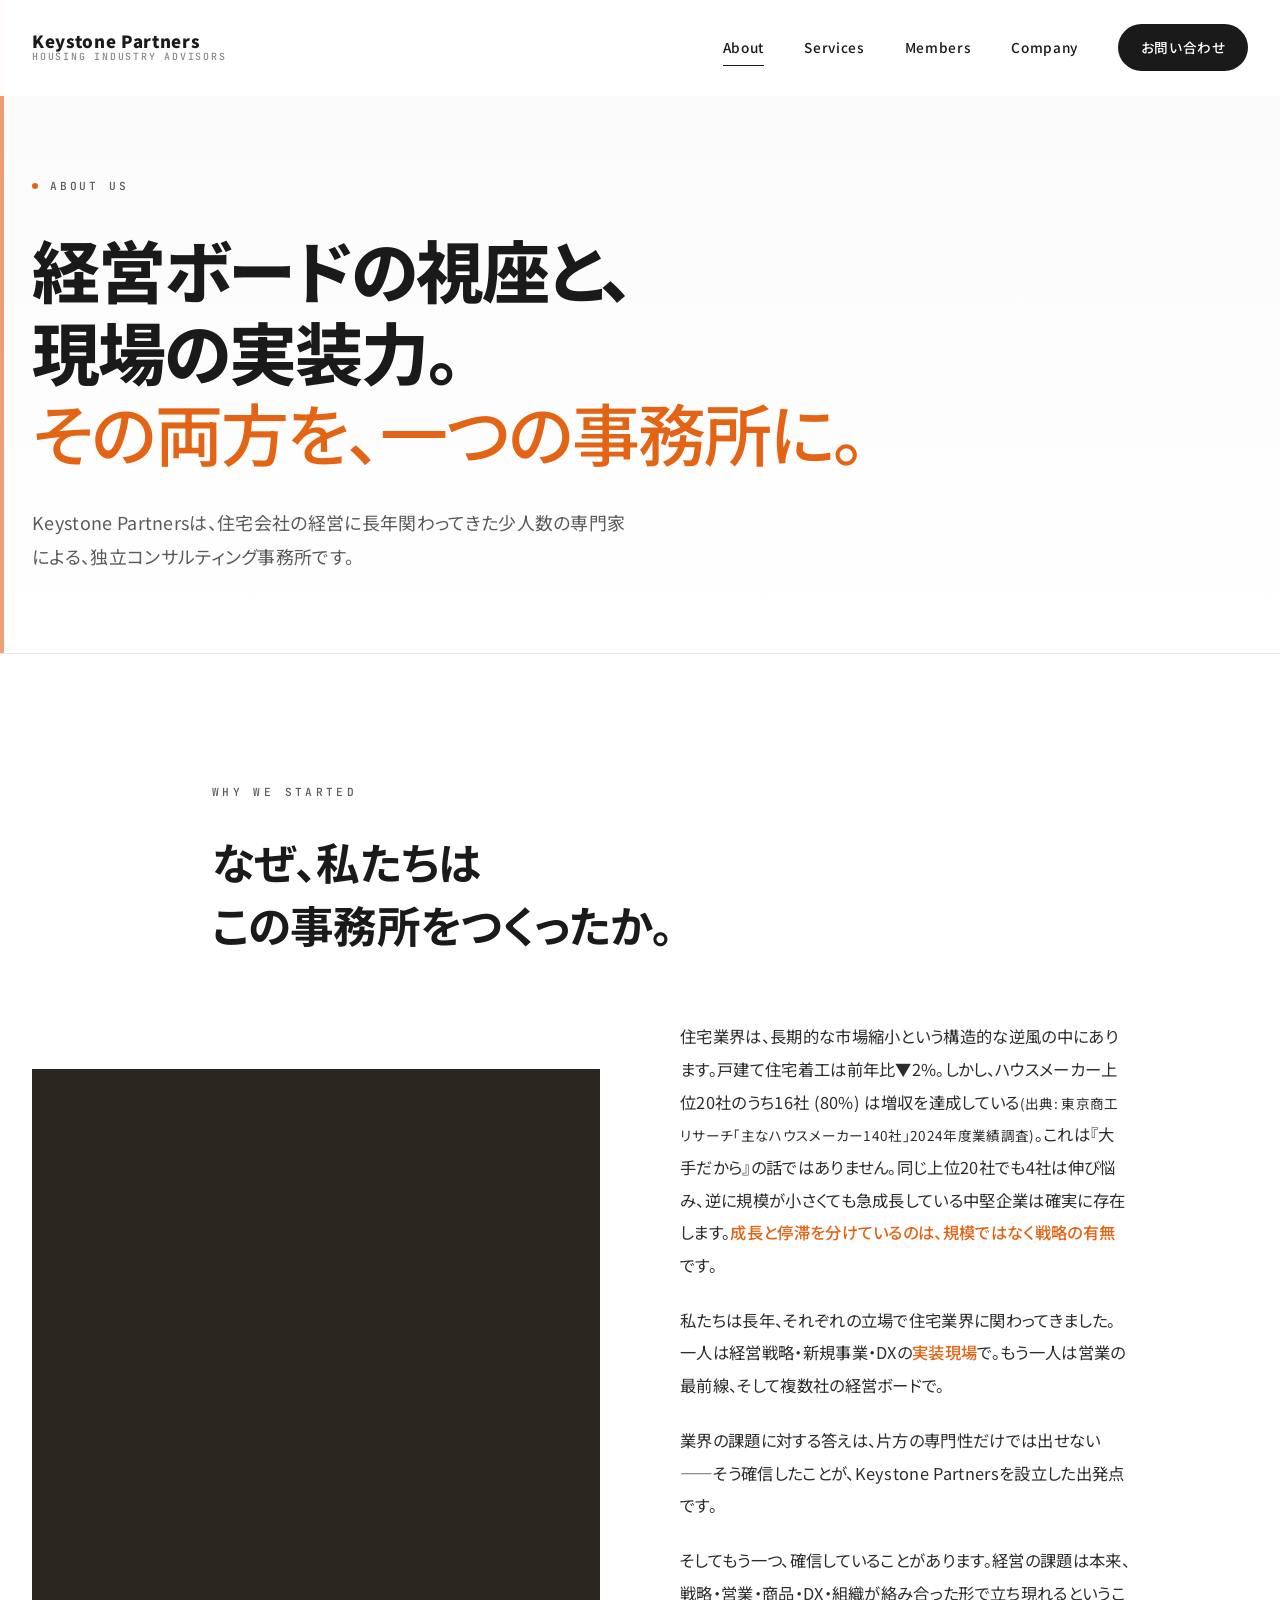
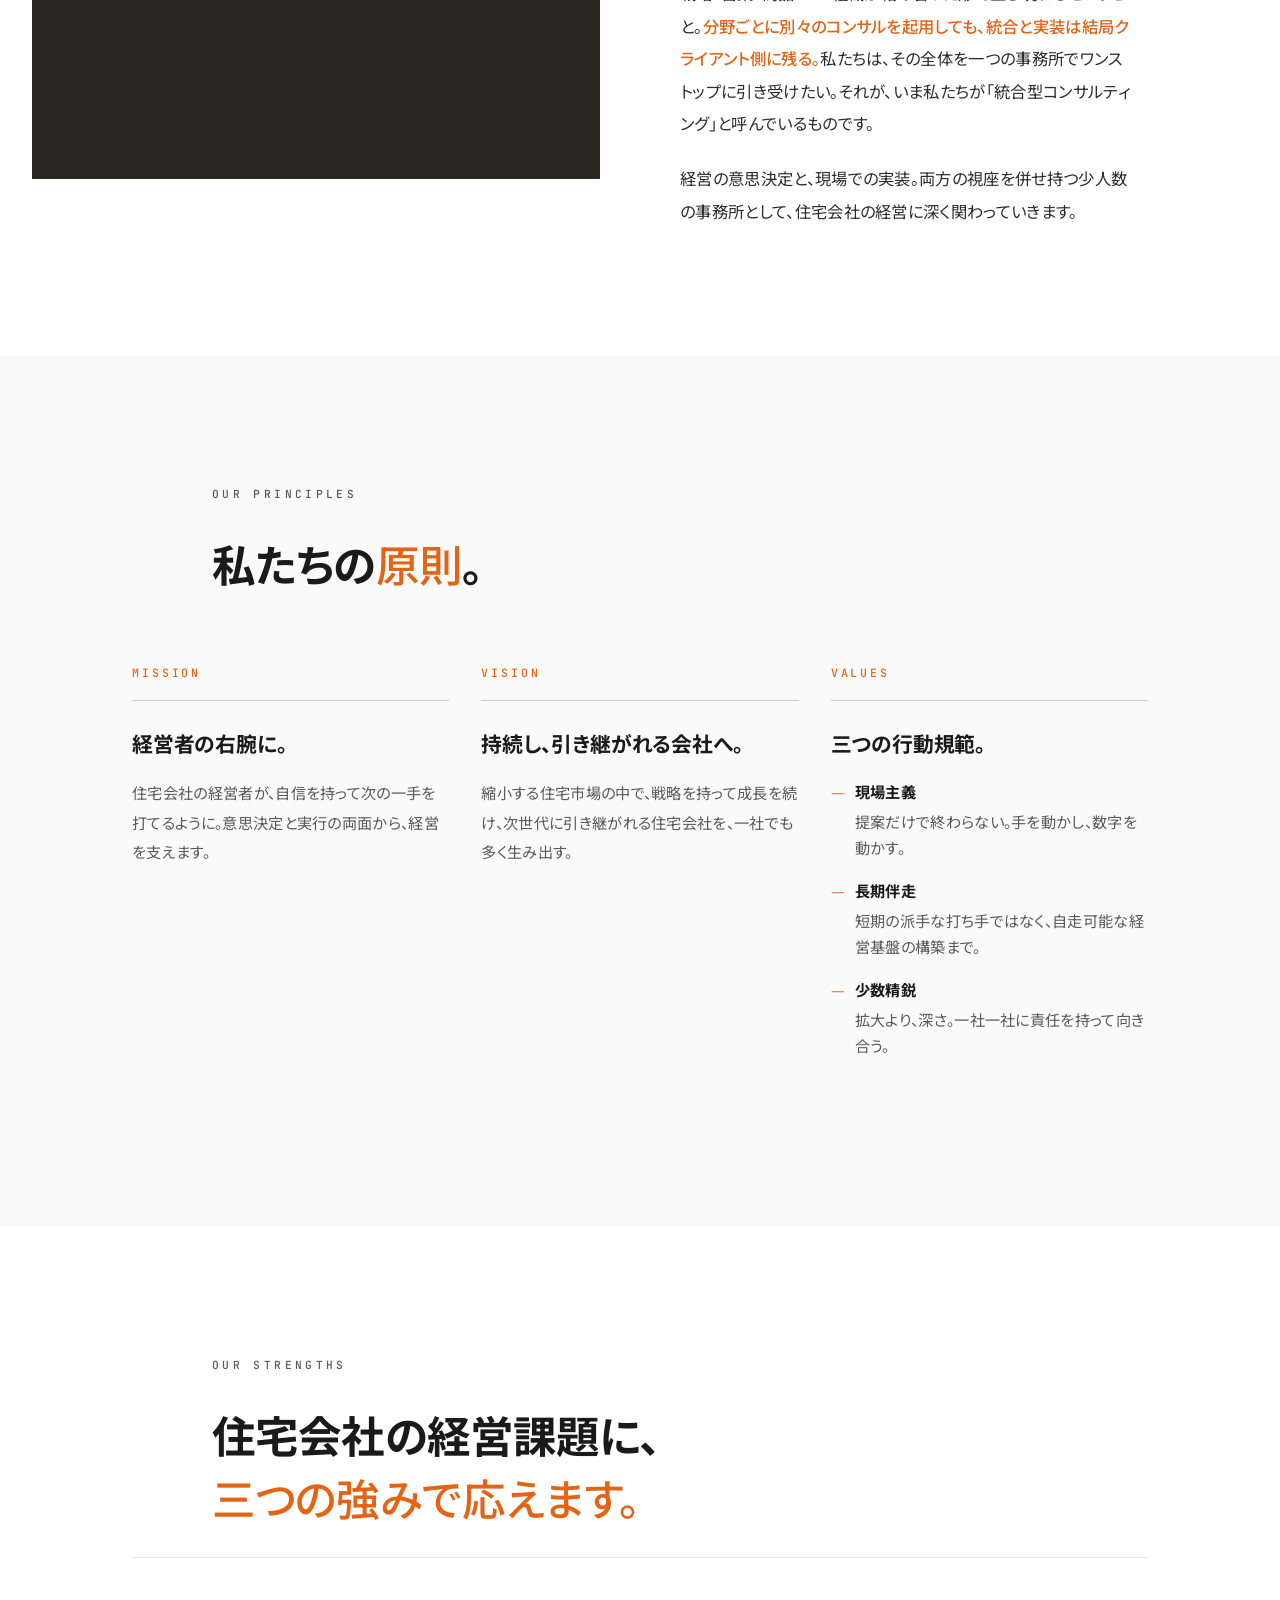
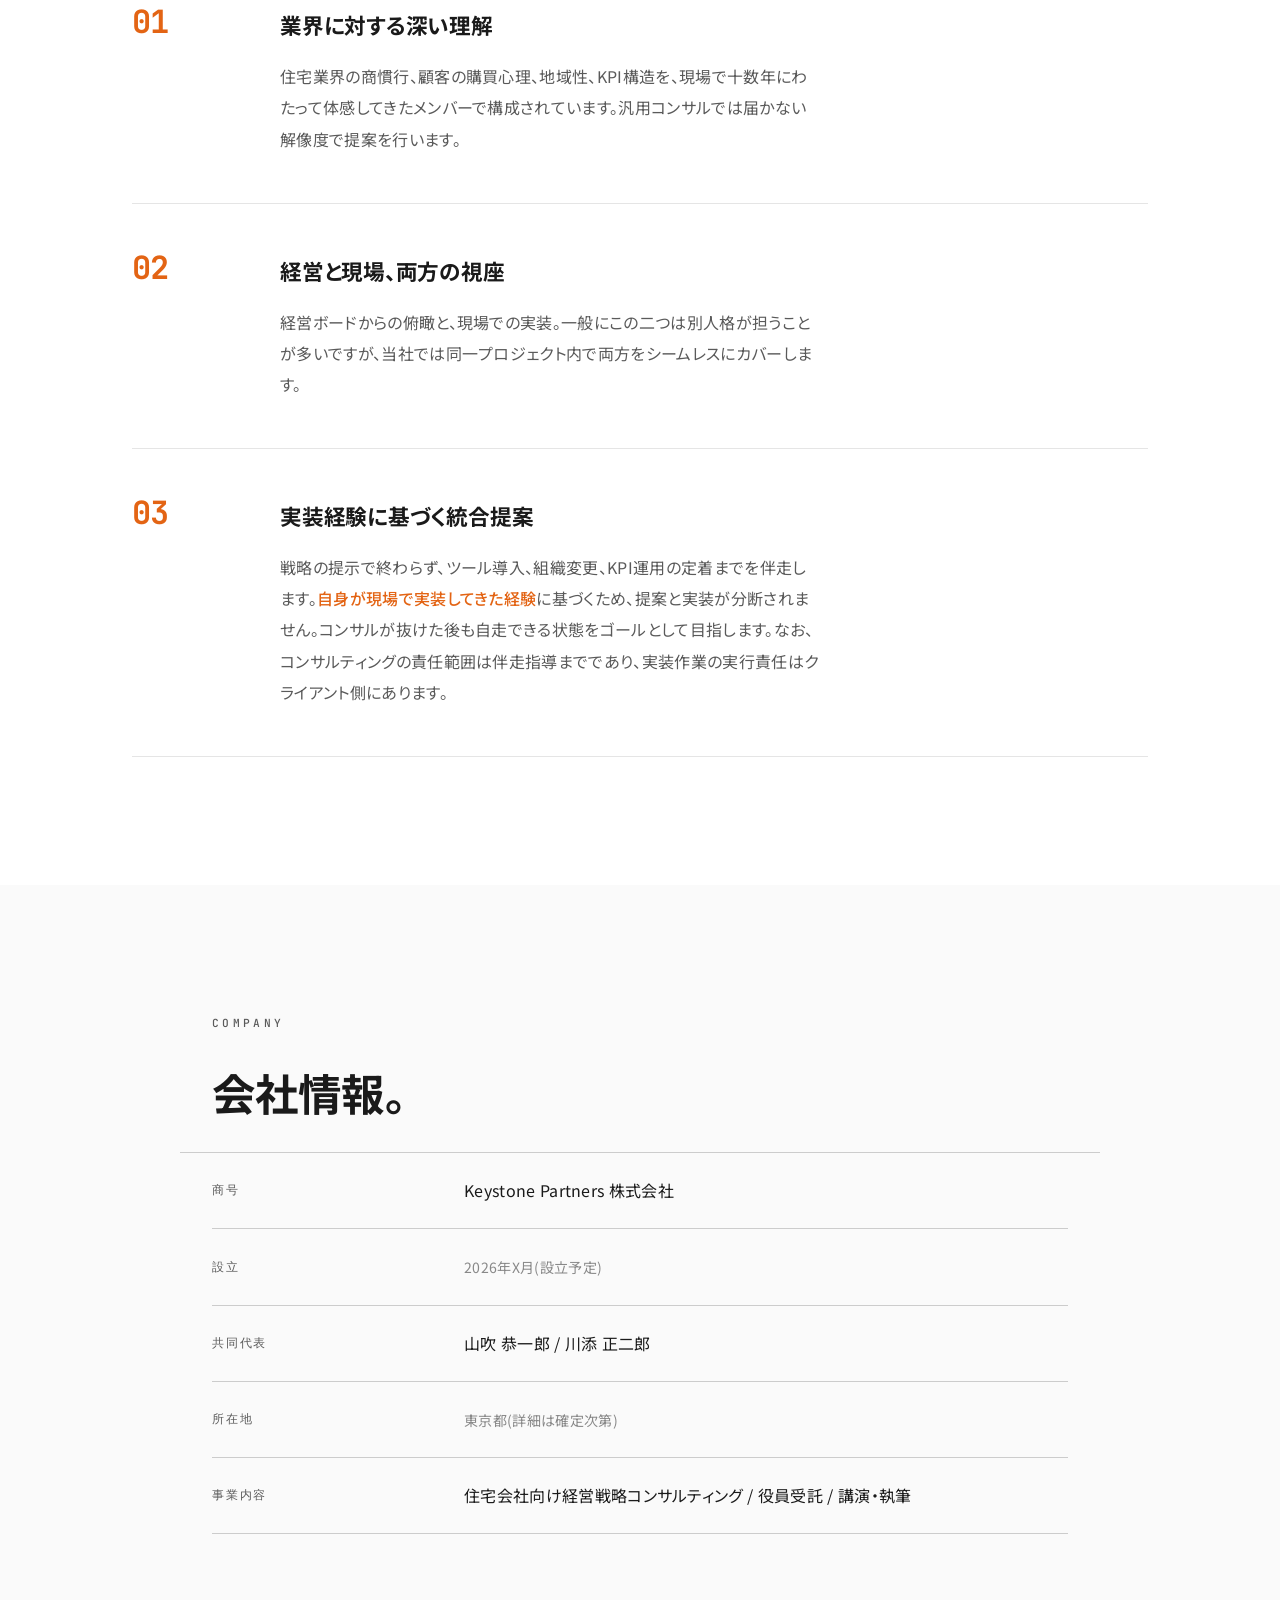
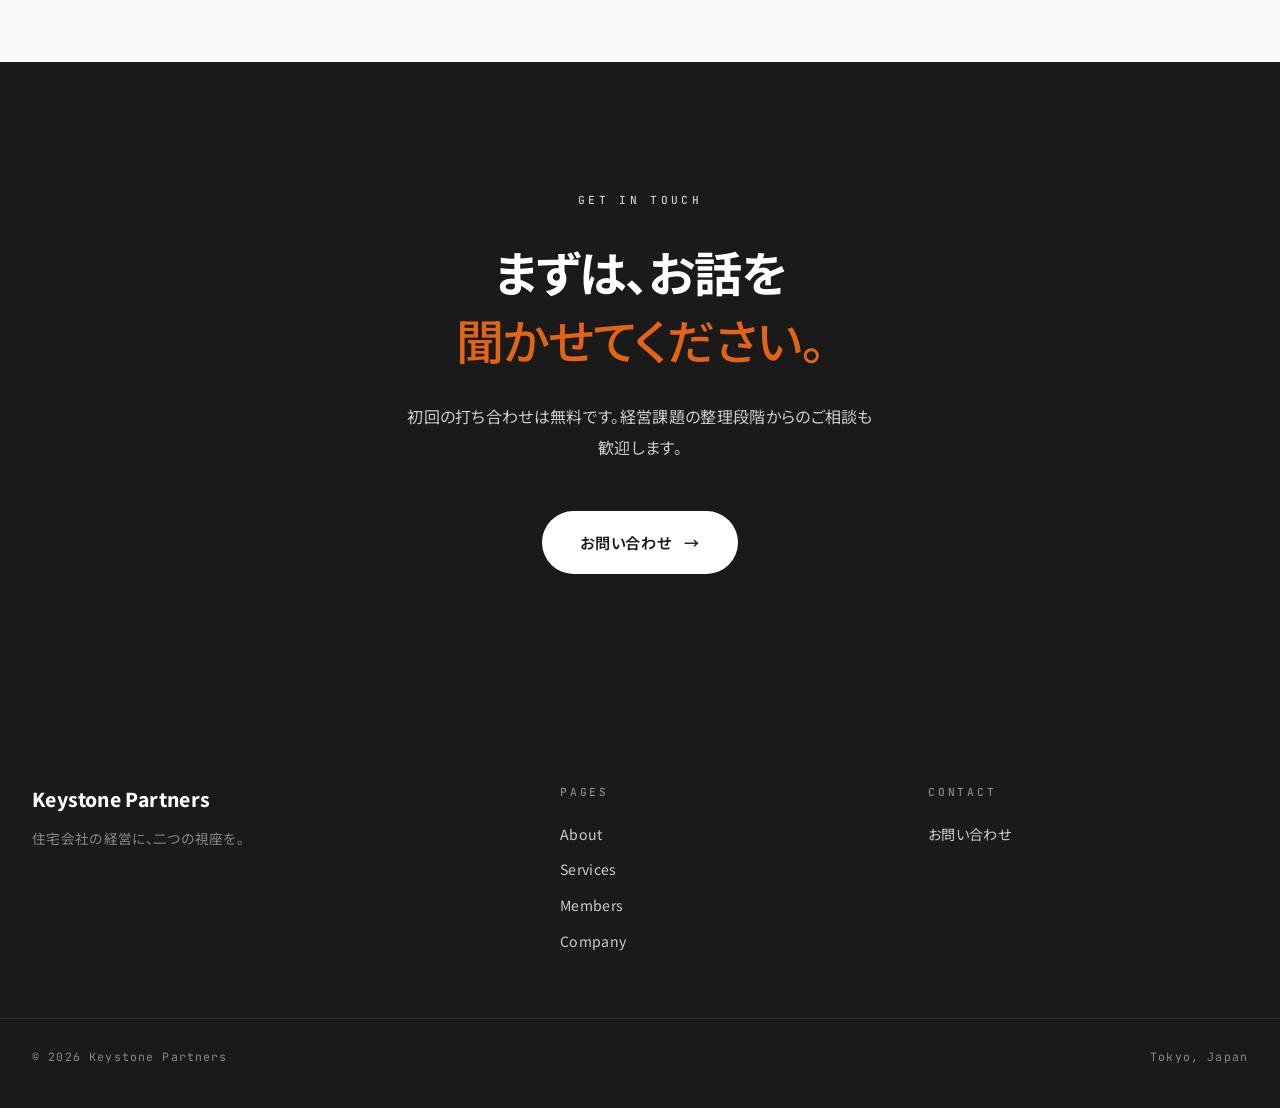
==== about.html @ 485a1abc "first version" ====
<!DOCTYPE html>
<html lang="ja">
<head>
<meta charset="UTF-8">
<meta name="viewport" content="width=device-width, initial-scale=1.0">
<title>About | Keystone Partners</title>
<meta name="description" content="Keystone Partnersについて。経営ボードの視座と、現場の実装力。その両方を一つの事務所に。設立背景、Mission/Vision/Values、私たちの強み。">
<link rel="preconnect" href="https://fonts.googleapis.com">
<link rel="preconnect" href="https://fonts.gstatic.com" crossorigin>
<link href="https://fonts.googleapis.com/css2?family=Noto+Sans+JP:wght@400;500;700;800;900&family=Instrument+Serif:ital@0;1&family=JetBrains+Mono:wght@400;500;700&display=swap" rel="stylesheet">
<link rel="stylesheet" href="style.css">
</head>
<body>

<nav class="nav">
  <div class="nav-inner">
    <a href="index.html" class="nav-logo" aria-label="Keystone Partners ホーム">
      <span class="nav-logo-mark">Keystone Partners</span>
      <span class="nav-logo-sub">Housing Industry Advisors</span>
    </a>
    <button class="nav-toggle" aria-label="メニューを開く" aria-expanded="false">
      <span></span><span></span><span></span>
    </button>
    <div class="nav-links">
      <a href="about.html" class="nav-current">About</a>
      <a href="services.html">Services</a>
      <a href="members.html">Members</a>
      <a href="company.html">Company</a>
      <a href="contact.html" class="nav-cta">お問い合わせ</a>
    </div>
  </div>
</nav>

<section class="page-head">
  <div class="page-head-inner">
    <div class="page-eyebrow reveal">
      <span class="dot"></span>
      <span>ABOUT US</span>
    </div>
    <h1 class="page-title reveal" style="--d:.15s">
      経営ボードの視座と、<br>
      現場の実装力。<br>
      <em>その両方を、一つの事務所に。</em>
    </h1>
    <p class="page-lead reveal" style="--d:.35s">
      Keystone Partnersは、住宅会社の経営に長年関わってきた少人数の専門家による、独立コンサルティング事務所です。
    </p>
  </div>
</section>

<!-- STORY: image + text split -->
<section class="about-story">
  <div class="container-narrow" style="margin-bottom: 4rem;">
    <div class="section-eyebrow reveal-on-scroll">WHY WE STARTED</div>
    <h2 class="section-headline reveal-on-scroll">
      なぜ、私たちは<br>
      この事務所をつくったか。
    </h2>
  </div>

  <div class="about-story-split">
    <div class="about-story-image reveal-on-scroll" style="background-image: url('images/about-story.png'); background-color: #2a2620;"></div>
    <div class="about-story-text reveal-on-scroll">
      <p>住宅業界は、長期的な市場縮小という構造的な逆風の中にあります。戸建て住宅着工は前年比▼2%。しかし、ハウスメーカー上位20社のうち16社 (80%) は増収を達成している<small>(出典: 東京商工リサーチ「主なハウスメーカー140社」2024年度業績調査)</small>。これは『大手だから』の話ではありません。同じ上位20社でも4社は伸び悩み、逆に規模が小さくても急成長している中堅企業は確実に存在します。<em>成長と停滞を分けているのは、規模ではなく戦略の有無</em>です。</p>
      <p>私たちは長年、それぞれの立場で住宅業界に関わってきました。一人は経営戦略・新規事業・DXの<em>実装現場</em>で。もう一人は営業の最前線、そして複数社の経営ボードで。</p>
      <p>業界の課題に対する答えは、片方の専門性だけでは出せない――そう確信したことが、Keystone Partnersを設立した出発点です。</p>
      <p>そしてもう一つ、確信していることがあります。経営の課題は本来、戦略・営業・商品・DX・組織が絡み合った形で立ち現れるということ。<em>分野ごとに別々のコンサルを起用しても、統合と実装は結局クライアント側に残る。</em>私たちは、その全体を一つの事務所でワンストップに引き受けたい。それが、いま私たちが「統合型コンサルティング」と呼んでいるものです。</p>
      <p>経営の意思決定と、現場での実装。両方の視座を併せ持つ少人数の事務所として、住宅会社の経営に深く関わっていきます。</p>
    </div>
  </div>
</section>

<!-- PRINCIPLES -->
<section class="principles">
  <div class="container-narrow">
    <div class="section-eyebrow reveal-on-scroll">OUR PRINCIPLES</div>
    <h2 class="section-headline reveal-on-scroll">
      私たちの<em>原則</em>。
    </h2>
  </div>

  <div class="principles-grid">
    <div class="principle reveal-on-scroll">
      <div class="principle-label">Mission</div>
      <h3 class="principle-title">経営者の右腕に。</h3>
      <p class="principle-body">
        住宅会社の経営者が、自信を持って次の一手を打てるように。意思決定と実行の両面から、経営を支えます。
      </p>
    </div>

    <div class="principle reveal-on-scroll">
      <div class="principle-label">Vision</div>
      <h3 class="principle-title">持続し、引き継がれる会社へ。</h3>
      <p class="principle-body">
        縮小する住宅市場の中で、戦略を持って成長を続け、次世代に引き継がれる住宅会社を、一社でも多く生み出す。
      </p>
    </div>

    <div class="principle reveal-on-scroll">
      <div class="principle-label">Values</div>
      <h3 class="principle-title">三つの行動規範。</h3>
      <ul class="principle-list">
        <li><strong>現場主義</strong>提案だけで終わらない。手を動かし、数字を動かす。</li>
        <li><strong>長期伴走</strong>短期の派手な打ち手ではなく、自走可能な経営基盤の構築まで。</li>
        <li><strong>少数精鋭</strong>拡大より、深さ。一社一社に責任を持って向き合う。</li>
      </ul>
    </div>
  </div>
</section>

<!-- STRENGTHS -->
<section class="strengths">
  <div class="container-narrow">
    <div class="section-eyebrow reveal-on-scroll">OUR STRENGTHS</div>
    <h2 class="section-headline reveal-on-scroll">
      住宅会社の経営課題に、<br>
      <em>三つの強みで応えます。</em>
    </h2>
  </div>

  <div class="strengths-list">
    <article class="strength-item reveal-on-scroll">
      <div class="strength-num">01</div>
      <div>
        <h3 class="strength-title">業界に対する深い理解</h3>
        <p class="strength-desc">
          住宅業界の商慣行、顧客の購買心理、地域性、KPI構造を、現場で十数年にわたって体感してきたメンバーで構成されています。汎用コンサルでは届かない解像度で提案を行います。
        </p>
      </div>
    </article>

    <article class="strength-item reveal-on-scroll">
      <div class="strength-num">02</div>
      <div>
        <h3 class="strength-title">経営と現場、両方の視座</h3>
        <p class="strength-desc">
          経営ボードからの俯瞰と、現場での実装。一般にこの二つは別人格が担うことが多いですが、当社では同一プロジェクト内で両方をシームレスにカバーします。
        </p>
      </div>
    </article>

    <article class="strength-item reveal-on-scroll">
      <div class="strength-num">03</div>
      <div>
        <h3 class="strength-title">実装経験に基づく統合提案</h3>
        <p class="strength-desc">
          戦略の提示で終わらず、ツール導入、組織変更、KPI運用の定着までを伴走します。<em>自身が現場で実装してきた経験</em>に基づくため、提案と実装が分断されません。コンサルが抜けた後も自走できる状態をゴールとして目指します。なお、コンサルティングの責任範囲は伴走指導までであり、実装作業の実行責任はクライアント側にあります。
        </p>
      </div>
    </article>
  </div>
</section>

<!-- COMPANY SUMMARY -->
<section class="company-info">
  <div class="container-narrow">
    <div class="section-eyebrow reveal-on-scroll">COMPANY</div>
    <h2 class="section-headline reveal-on-scroll">
      会社情報。
    </h2>
  </div>

  <div class="info-table reveal-on-scroll">
    <div class="info-row">
      <div class="info-label">商号</div>
      <div class="info-value">Keystone Partners 株式会社</div>
    </div>
    <div class="info-row">
      <div class="info-label">設立</div>
      <div class="info-value"><span class="placeholder">2026年X月(設立予定)</span></div>
    </div>
    <div class="info-row">
      <div class="info-label">共同代表</div>
      <div class="info-value">山吹 恭一郎 / 川添 正二郎</div>
    </div>
    <div class="info-row">
      <div class="info-label">所在地</div>
      <div class="info-value"><span class="placeholder">東京都(詳細は確定次第)</span></div>
    </div>
    <div class="info-row">
      <div class="info-label">事業内容</div>
      <div class="info-value">住宅会社向け経営戦略コンサルティング / 役員受託 / 講演・執筆</div>
    </div>
  </div>
</section>

<!-- CTA -->
<section class="cta">
  <div class="cta-image" style="background-image: url('images/cta-bg.jpg');"></div>
  <div class="container-narrow">
    <div class="section-eyebrow reveal-on-scroll">GET IN TOUCH</div>
    <h2 class="cta-headline reveal-on-scroll">
      まずは、お話を<br>
      <em>聞かせてください。</em>
    </h2>
    <p class="cta-lead reveal-on-scroll">
      初回の打ち合わせは無料です。経営課題の整理段階からのご相談も歓迎します。
    </p>
    <div class="reveal-on-scroll">
      <a href="contact.html" class="cta-button">
        <span>お問い合わせ</span>
        <span class="arrow">→</span>
      </a>
    </div>
  </div>
</section>

<footer class="footer">
  <div class="footer-inner">
    <div class="footer-brand">
      <p class="footer-brand-name">Keystone Partners</p>
      <p class="footer-brand-tag">住宅会社の経営に、二つの視座を。</p>
    </div>
    <div>
      <p class="footer-col-title">Pages</p>
      <div class="footer-links">
        <a href="about.html">About</a>
        <a href="services.html">Services</a>
        <a href="members.html">Members</a>
        <a href="company.html">Company</a>
      </div>
    </div>
    <div>
      <p class="footer-col-title">Contact</p>
      <div class="footer-links">
        <a href="contact.html">お問い合わせ</a>
      </div>
    </div>
  </div>
  <div class="footer-bottom">
    <span>© 2026 Keystone Partners</span>
    <span>Tokyo, Japan</span>
  </div>
</footer>

<script src="script.js"></script>
</body>
</html>
---- style.css ----
/* ============================================
   Keystone Partners — Corporate Website
   Design tokens inherit personal site (細谷 / 川添)
   Tone: restrained, corporate, refined
   ============================================ */

*, *::before, *::after {
  box-sizing: border-box;
  margin: 0;
  padding: 0;
}

:root {
  /* Colors — inherit from personal site */
  --black: #0A0A0A;
  --black-soft: #1A1A1A;
  --gray-900: #2D2D2D;
  --gray-700: #5A5A5A;
  --gray-500: #888888;
  --gray-300: #CCCCCC;
  --gray-200: #E5E5E5;
  --gray-100: #F2F2F2;
  --gray-50: #FAFAFA;
  --white: #FFFFFF;
  --accent: #E36414;
  --accent-pale: #FCE8D9;
  --ink: #1A1A1A;

  /* Typography */
  --font-display: "Noto Sans JP", "Hiragino Sans", "Yu Gothic", sans-serif;
  --font-serif: "Hiragino Mincho ProN", "Yu Mincho", "MS Mincho", "Instrument Serif", serif;
  --font-mono: "JetBrains Mono", "SF Mono", monospace;

  /* Spacing scale (more generous than personal site) */
  --space-xs: 0.5rem;
  --space-sm: 1rem;
  --space-md: 2rem;
  --space-lg: 4rem;
  --space-xl: 8rem;
  --space-2xl: 12rem;
}

html {
  scroll-behavior: smooth;
  -webkit-text-size-adjust: 100%;
}

body {
  font-family: var(--font-display);
  font-weight: 400;
  color: var(--ink);
  background: var(--white);
  line-height: 1.8;
  font-feature-settings: "palt" 1;
  letter-spacing: 0.02em;
  overflow-x: hidden;
}

a {
  color: inherit;
  text-decoration: none;
  transition: opacity 0.2s ease;
}

a:hover {
  opacity: 0.55;
}

/* Emphasis: keep surrounding sans-serif font, accent color + slightly bolder
   Japanese-friendly (no italic, no Mincho serif) */
em {
  font-style: normal;
  font-family: inherit;
  font-weight: 500;
  color: var(--accent);
  font-feature-settings: "palt" 1;
}

/* ============================================
   LAYOUT UTILITIES
   ============================================ */
.container {
  max-width: 1280px;
  margin: 0 auto;
  padding: 0 2rem;
}

.container-narrow {
  max-width: 920px;
  margin: 0 auto;
  padding: 0 2rem;
}

@media (max-width: 768px) {
  .container, .container-narrow {
    padding: 0 1.5rem;
  }
}

/* ============================================
   NAVIGATION
   ============================================ */
.nav {
  position: fixed;
  top: 0;
  left: 0;
  right: 0;
  z-index: 1000;
  background: rgba(255, 255, 255, 0.94);
  backdrop-filter: blur(20px);
  -webkit-backdrop-filter: blur(20px);
  border-bottom: 1px solid transparent;
  transition: border-color 0.3s ease;
}

.nav.scrolled {
  border-bottom-color: var(--gray-200);
}

.nav-inner {
  max-width: 1400px;
  margin: 0 auto;
  padding: 1.5rem 2rem;
  display: flex;
  align-items: center;
  justify-content: space-between;
}

.nav-logo {
  display: flex;
  flex-direction: column;
  gap: 0.1rem;
  line-height: 1.1;
}

.nav-logo-mark {
  font-weight: 900;
  font-size: 1.05rem;
  letter-spacing: 0.04em;
}

.nav-logo-sub {
  font-family: var(--font-mono);
  font-size: 0.62rem;
  font-weight: 500;
  letter-spacing: 0.18em;
  color: var(--gray-500);
  text-transform: uppercase;
}

.nav-links {
  display: flex;
  align-items: center;
  gap: 2.5rem;
}

.nav-links a {
  font-size: 0.85rem;
  font-weight: 500;
  letter-spacing: 0.05em;
  position: relative;
}

.nav-links a:not(.nav-cta).nav-current::after {
  content: "";
  position: absolute;
  bottom: -6px;
  left: 0;
  right: 0;
  height: 1px;
  background: var(--ink);
}

.nav-cta {
  background: var(--ink);
  color: var(--white) !important;
  padding: 0.7rem 1.4rem;
  border-radius: 999px;
  font-weight: 600;
  font-size: 0.8rem;
  transition: all 0.2s ease !important;
}

.nav-cta:hover {
  background: var(--accent);
  opacity: 1 !important;
}

.nav-toggle {
  display: none;
  background: none;
  border: none;
  cursor: pointer;
  padding: 0.5rem;
  flex-direction: column;
  gap: 5px;
}

.nav-toggle span {
  display: block;
  width: 22px;
  height: 1.5px;
  background: var(--ink);
  transition: transform 0.3s ease, opacity 0.3s ease;
}

.nav-toggle.is-open span:nth-child(1) { transform: translateY(6.5px) rotate(45deg); }
.nav-toggle.is-open span:nth-child(2) { opacity: 0; }
.nav-toggle.is-open span:nth-child(3) { transform: translateY(-6.5px) rotate(-45deg); }

@media (max-width: 880px) {
  .nav-toggle { display: flex; }
  .nav-links {
    position: fixed;
    inset: 70px 0 0 0;
    background: rgba(255, 255, 255, 0.98);
    backdrop-filter: blur(20px);
    flex-direction: column;
    align-items: flex-start;
    gap: 2rem;
    padding: 3rem 2rem;
    transform: translateX(100%);
    transition: transform 0.3s ease;
  }
  .nav-links.is-open { transform: translateX(0); }
  .nav-links a { font-size: 1.05rem; }
  .nav-cta { padding: 0.9rem 1.6rem; }
}

/* ============================================
   PAGE HEAD (sub-pages hero)
   ============================================ */
.page-head {
  padding: 11rem 0 5rem;
  border-bottom: 1px solid var(--gray-200);
  background: linear-gradient(to bottom, var(--gray-50), var(--white));
}

.page-head-inner {
  max-width: 1280px;
  margin: 0 auto;
  padding: 0 2rem;
}

.page-eyebrow {
  display: flex;
  align-items: center;
  gap: 0.75rem;
  font-family: var(--font-mono);
  font-size: 0.7rem;
  font-weight: 500;
  letter-spacing: 0.25em;
  color: var(--gray-700);
  margin-bottom: 2rem;
  text-transform: uppercase;
}

.page-eyebrow .dot {
  width: 6px;
  height: 6px;
  border-radius: 50%;
  background: var(--accent);
}

.page-title {
  font-size: clamp(2rem, 5.5vw, 4.25rem);
  font-weight: 800;
  line-height: 1.2;
  letter-spacing: -0.03em;
  color: var(--ink);
  margin-bottom: 2rem;
  max-width: 22ch;
}

.page-lead {
  font-size: clamp(1rem, 1.4vw, 1.2rem);
  font-weight: 400;
  line-height: 1.9;
  color: var(--gray-700);
  max-width: 60ch;
}

@media (max-width: 768px) {
  .page-head { padding: 8.5rem 0 3.5rem; }
}

/* ============================================
   HERO v2 — full-bleed image background
   ============================================ */
.hero {
  min-height: 100vh;
  position: relative;
  display: flex;
  align-items: flex-end;
  padding: 0;
  overflow: hidden;
  background: var(--ink);
}

.hero-image {
  position: absolute;
  inset: 0;
  background-image: url('images/hero.jpg');
  background-size: cover;
  background-position: center right;
  z-index: 0;
}

/* Gradient overlay for text legibility */
.hero-image::after {
  content: "";
  position: absolute;
  inset: 0;
  background:
    linear-gradient(
      to right,
      rgba(10, 10, 10, 0.78) 0%,
      rgba(10, 10, 10, 0.5) 38%,
      rgba(10, 10, 10, 0.18) 65%,
      rgba(10, 10, 10, 0.05) 100%
    ),
    linear-gradient(
      to bottom,
      rgba(10, 10, 10, 0.35) 0%,
      rgba(10, 10, 10, 0.1) 25%,
      rgba(10, 10, 10, 0.1) 70%,
      rgba(10, 10, 10, 0.55) 100%
    );
}

.hero-content {
  position: relative;
  z-index: 1;
  width: 100%;
  max-width: 1400px;
  margin: 0 auto;
  padding: 0 3rem 5.5rem;
  color: var(--white);
}

.hero-eyebrow {
  display: flex;
  align-items: center;
  gap: 0.75rem;
  font-family: var(--font-mono);
  font-size: 0.72rem;
  font-weight: 500;
  letter-spacing: 0.3em;
  color: rgba(255, 255, 255, 0.78);
  margin-bottom: 2.5rem;
  text-transform: uppercase;
}

.hero-eyebrow .dot {
  width: 7px;
  height: 7px;
  border-radius: 50%;
  background: var(--accent);
  animation: pulse 2.4s ease-in-out infinite;
  box-shadow: 0 0 0 4px rgba(227, 100, 20, 0.15);
}

@keyframes pulse {
  0%, 100% { opacity: 1; transform: scale(1); }
  50% { opacity: 0.5; transform: scale(0.85); }
}

.hero-headline {
  font-size: clamp(2.5rem, 6.5vw, 6rem);
  font-weight: 800;
  line-height: 1.18;
  letter-spacing: -0.035em;
  margin-bottom: 2.5rem;
  color: var(--white);
  max-width: 18ch;
  text-shadow: 0 2px 30px rgba(0, 0, 0, 0.35);
}

.hero-headline span {
  display: block;
}

.hero-headline em {
  color: var(--accent);
}

.hero-sub {
  font-size: clamp(1rem, 1.45vw, 1.3rem);
  font-weight: 400;
  line-height: 1.9;
  color: rgba(255, 255, 255, 0.92);
  margin-bottom: 3rem;
  max-width: 520px;
  text-shadow: 0 1px 20px rgba(0, 0, 0, 0.4);
}

/* Hero内のem は暗い背景上で見やすいオレンジアクセントに */
.hero-sub em,
.hero-headline em {
  color: var(--accent);
  text-shadow: 0 1px 20px rgba(0, 0, 0, 0.4);
}

.hero-meta {
  display: inline-block;
  font-size: 0.72rem;
  font-family: var(--font-mono);
  letter-spacing: 0.18em;
  color: rgba(255, 255, 255, 0.7);
  text-transform: uppercase;
  padding-top: 1rem;
  border-top: 1px solid rgba(255, 255, 255, 0.2);
}

@media (max-width: 768px) {
  .hero { min-height: 88vh; }
  .hero-content { padding: 0 1.5rem 4rem; }
  .hero-image::after {
    background:
      linear-gradient(
        to bottom,
        rgba(10, 10, 10, 0.55) 0%,
        rgba(10, 10, 10, 0.35) 35%,
        rgba(10, 10, 10, 0.65) 100%
      );
  }
}

/* ============================================
   SECTION FRAME (generic)
   ============================================ */
section {
  padding: 8rem 0;
}

.section-eyebrow {
  font-family: var(--font-mono);
  font-size: 0.7rem;
  font-weight: 500;
  letter-spacing: 0.3em;
  color: var(--gray-700);
  margin-bottom: 1.75rem;
  text-transform: uppercase;
}

.section-headline {
  font-size: clamp(1.65rem, 3.4vw, 2.85rem);
  font-weight: 700;
  line-height: 1.45;
  letter-spacing: -0.02em;
  color: var(--ink);
  margin-bottom: 1.75rem;
  max-width: 22ch;
}

.section-lead {
  font-size: clamp(0.95rem, 1.2vw, 1.1rem);
  line-height: 1.95;
  color: var(--gray-700);
  max-width: 60ch;
  margin-bottom: 5rem;
}

@media (max-width: 768px) {
  section { padding: 5rem 0; }
}

/* ============================================
   WHAT WE DO (Home Section 1) — 3 cards
   ============================================ */
.do {
  background: var(--white);
}

.do-grid {
  display: grid;
  grid-template-columns: repeat(3, 1fr);
  gap: 2rem;
  max-width: 1280px;
  margin: 0 auto;
  padding: 0 2rem;
}

.do-card {
  padding: 3rem 2rem;
  border-top: 1px solid var(--ink);
  display: flex;
  flex-direction: column;
  gap: 1.25rem;
  position: relative;
  transition: transform 0.4s ease;
}

.do-card:hover {
  transform: translateY(-4px);
}

.do-card-num {
  font-family: var(--font-mono);
  font-size: 0.7rem;
  font-weight: 500;
  letter-spacing: 0.3em;
  color: var(--accent);
  text-transform: uppercase;
}

.do-card-title-en {
  font-family: var(--font-serif);
  font-style: italic;
  font-size: 1.05rem;
  color: var(--gray-700);
}

.do-card-title {
  font-size: 1.5rem;
  font-weight: 700;
  letter-spacing: -0.01em;
  line-height: 1.4;
  color: var(--ink);
}

.do-card-desc {
  font-size: 0.95rem;
  line-height: 1.9;
  color: var(--gray-700);
}

@media (max-width: 880px) {
  .do-grid { grid-template-columns: 1fr; gap: 1rem; }
  .do-card { padding: 2.5rem 0; }
}

/* ============================================
   WHY KEYSTONE (Home Section 2)
   ============================================ */
.why {
  background: var(--gray-50);
}

.why-list {
  max-width: 1080px;
  margin: 0 auto;
  padding: 0 2rem;
  display: flex;
  flex-direction: column;
  gap: 0;
}

.why-item {
  display: grid;
  grid-template-columns: 80px 1fr;
  gap: 3rem;
  padding: 3.5rem 0;
  border-top: 1px solid var(--gray-300);
  align-items: start;
}

.why-item:last-child {
  border-bottom: 1px solid var(--gray-300);
}

.why-num {
  font-family: var(--font-mono);
  font-size: 0.85rem;
  font-weight: 500;
  letter-spacing: 0.15em;
  color: var(--accent);
  padding-top: 0.5rem;
}

.why-title {
  font-size: clamp(1.25rem, 2vw, 1.6rem);
  font-weight: 700;
  letter-spacing: -0.01em;
  line-height: 1.45;
  margin-bottom: 0.9rem;
  color: var(--ink);
}

.why-desc {
  font-size: 1rem;
  line-height: 1.95;
  color: var(--gray-700);
  max-width: 60ch;
}

@media (max-width: 768px) {
  .why-item { grid-template-columns: 1fr; gap: 0.75rem; padding: 2.75rem 0; }
}

/* ============================================
   MEMBERS TEASER (Home Section 3)
   ============================================ */
.members-teaser {
  background: var(--white);
}

.members-teaser-grid {
  display: grid;
  grid-template-columns: repeat(2, 1fr);
  gap: 2.5rem;
  max-width: 1080px;
  margin: 0 auto;
  padding: 0 2rem;
}

.member-card {
  background: var(--gray-50);
  padding: 3rem 2.5rem;
  border: 1px solid var(--gray-200);
  display: flex;
  flex-direction: column;
  gap: 1.25rem;
  transition: border-color 0.3s ease, transform 0.4s ease;
}

.member-card:hover {
  border-color: var(--ink);
  transform: translateY(-3px);
}

.member-photo-placeholder {
  width: 88px;
  height: 88px;
  border-radius: 50%;
  background: linear-gradient(135deg, var(--gray-200), var(--gray-100));
  display: flex;
  align-items: center;
  justify-content: center;
  font-family: var(--font-serif);
  font-style: italic;
  font-size: 1.5rem;
  color: var(--gray-500);
  margin-bottom: 0.5rem;
}

.member-name {
  font-size: 1.4rem;
  font-weight: 700;
  letter-spacing: -0.01em;
  color: var(--ink);
}

.member-name-en {
  font-family: var(--font-serif);
  font-style: italic;
  font-size: 0.95rem;
  color: var(--gray-500);
  margin-top: 0.2rem;
}

.member-role {
  font-family: var(--font-mono);
  font-size: 0.72rem;
  font-weight: 500;
  letter-spacing: 0.2em;
  color: var(--accent);
  text-transform: uppercase;
}

.member-desc {
  font-size: 0.95rem;
  line-height: 1.9;
  color: var(--gray-700);
  flex: 1;
}

.member-link {
  display: inline-flex;
  align-items: center;
  gap: 0.5rem;
  font-size: 0.85rem;
  font-weight: 600;
  letter-spacing: 0.05em;
  color: var(--ink);
  padding-top: 1rem;
  border-top: 1px solid var(--gray-200);
}

.member-link .arrow {
  transition: transform 0.3s ease;
}

.member-link:hover .arrow {
  transform: translateX(4px);
}

@media (max-width: 768px) {
  .members-teaser-grid { grid-template-columns: 1fr; gap: 1.5rem; }
  .member-card { padding: 2.25rem 1.75rem; }
}

/* ============================================
   CTA (Home Section 4 + sub-pages)
   ============================================ */
.cta {
  background: var(--ink);
  color: var(--white);
  text-align: center;
}

.cta .container-narrow {
  text-align: center;
}

.cta .section-eyebrow {
  color: var(--gray-300);
  justify-content: center;
  display: flex;
}

.cta-headline {
  font-size: clamp(1.8rem, 4vw, 3rem);
  font-weight: 700;
  line-height: 1.4;
  letter-spacing: -0.02em;
  margin: 0 auto 1.75rem;
  max-width: 18ch;
}

.cta-headline em {
  color: var(--accent);
}

.cta-lead {
  font-size: 1rem;
  line-height: 1.95;
  color: var(--gray-300);
  margin: 0 auto 3rem;
  max-width: 52ch;
}

.cta-button {
  display: inline-flex;
  align-items: center;
  gap: 0.8rem;
  background: var(--white);
  color: var(--ink) !important;
  padding: 1.1rem 2.4rem;
  border-radius: 999px;
  font-weight: 600;
  font-size: 0.95rem;
  letter-spacing: 0.04em;
  transition: all 0.25s ease !important;
}

.cta-button:hover {
  background: var(--accent);
  color: var(--white) !important;
  opacity: 1 !important;
  transform: translateY(-2px);
}

.cta-button .arrow {
  transition: transform 0.3s ease;
}

.cta-button:hover .arrow {
  transform: translateX(4px);
}

/* ============================================
   FOOTER
   ============================================ */
.footer {
  background: var(--ink);
  color: var(--gray-300);
  padding: 5rem 0 2.5rem;
}

.footer-inner {
  max-width: 1280px;
  margin: 0 auto;
  padding: 0 2rem;
  display: grid;
  grid-template-columns: 1.5fr 1fr 1fr;
  gap: 3rem;
}

.footer-brand-name {
  font-size: 1.2rem;
  font-weight: 800;
  color: var(--white);
  margin-bottom: 0.6rem;
  letter-spacing: 0.02em;
}

.footer-brand-tag {
  font-size: 0.85rem;
  line-height: 1.8;
  color: var(--gray-500);
  max-width: 28ch;
}

.footer-col-title {
  font-family: var(--font-mono);
  font-size: 0.7rem;
  font-weight: 500;
  letter-spacing: 0.25em;
  color: var(--gray-500);
  text-transform: uppercase;
  margin-bottom: 1.25rem;
}

.footer-links {
  display: flex;
  flex-direction: column;
  gap: 0.65rem;
}

.footer-links a {
  font-size: 0.88rem;
  color: var(--gray-300);
}

.footer-links a:hover {
  color: var(--white);
  opacity: 1;
}

.footer-bottom {
  max-width: 1280px;
  margin: 4rem auto 0;
  padding: 1.75rem 2rem 0;
  border-top: 1px solid rgba(255, 255, 255, 0.08);
  display: flex;
  justify-content: space-between;
  align-items: center;
  flex-wrap: wrap;
  gap: 1rem;
  font-family: var(--font-mono);
  font-size: 0.72rem;
  letter-spacing: 0.1em;
  color: var(--gray-500);
}

@media (max-width: 768px) {
  .footer-inner { grid-template-columns: 1fr; gap: 2.5rem; }
}

/* ============================================
   ABOUT page
   ============================================ */
.about-story {
  background: var(--white);
}

.about-story p {
  font-size: 1.05rem;
  line-height: 2.05;
  color: var(--gray-900);
  margin-bottom: 1.6rem;
  max-width: 64ch;
}

.about-story p:last-child {
  margin-bottom: 0;
}

.principles {
  background: var(--gray-50);
}

.principles-grid {
  max-width: 1080px;
  margin: 0 auto;
  padding: 0 2rem;
  display: grid;
  grid-template-columns: repeat(3, 1fr);
  gap: 2rem;
}

.principle {
  padding: 2.5rem 0;
}

.principle-label {
  font-family: var(--font-mono);
  font-size: 0.72rem;
  font-weight: 500;
  letter-spacing: 0.25em;
  color: var(--accent);
  text-transform: uppercase;
  margin-bottom: 1.5rem;
  padding-bottom: 1rem;
  border-bottom: 1px solid var(--gray-300);
}

.principle-title {
  font-size: 1.3rem;
  font-weight: 700;
  margin-bottom: 1rem;
  letter-spacing: -0.01em;
  color: var(--ink);
}

.principle-body {
  font-size: 0.95rem;
  line-height: 1.95;
  color: var(--gray-700);
}

.principle-list {
  list-style: none;
  display: flex;
  flex-direction: column;
  gap: 1rem;
}

.principle-list li {
  font-size: 0.95rem;
  line-height: 1.75;
  color: var(--gray-700);
  padding-left: 1.5rem;
  position: relative;
}

.principle-list li::before {
  content: "—";
  position: absolute;
  left: 0;
  color: var(--accent);
}

.principle-list strong {
  display: block;
  font-weight: 700;
  color: var(--ink);
  margin-bottom: 0.2rem;
}

@media (max-width: 880px) {
  .principles-grid { grid-template-columns: 1fr; gap: 0; }
  .principle { padding: 2rem 0; border-top: 1px solid var(--gray-300); }
  .principle:first-child { border-top: none; }
}

.strengths {
  background: var(--white);
}

.strengths-list {
  max-width: 1080px;
  margin: 0 auto;
  padding: 0 2rem;
}

.strength-item {
  display: grid;
  grid-template-columns: 100px 1fr;
  gap: 3rem;
  padding: 3rem 0;
  border-top: 1px solid var(--gray-200);
  align-items: start;
}

.strength-item:last-child {
  border-bottom: 1px solid var(--gray-200);
}

.strength-num {
  font-family: var(--font-mono);
  font-size: 2rem;
  font-weight: 700;
  letter-spacing: -0.02em;
  color: var(--accent);
  line-height: 1;
}

.strength-title {
  font-size: 1.35rem;
  font-weight: 700;
  letter-spacing: -0.01em;
  margin-bottom: 1rem;
  color: var(--ink);
}

.strength-desc {
  font-size: 1rem;
  line-height: 1.95;
  color: var(--gray-700);
  max-width: 60ch;
}

@media (max-width: 768px) {
  .strength-item { grid-template-columns: 1fr; gap: 1rem; padding: 2.5rem 0; }
  .strength-num { font-size: 1.4rem; }
}

/* Company info table */
.company-info {
  background: var(--gray-50);
}

.info-table {
  max-width: 920px;
  margin: 0 auto;
  padding: 0 2rem;
  border-top: 1px solid var(--gray-300);
}

.info-row {
  display: grid;
  grid-template-columns: 220px 1fr;
  gap: 2rem;
  padding: 1.5rem 0;
  border-bottom: 1px solid var(--gray-300);
}

.info-label {
  font-family: var(--font-mono);
  font-size: 0.75rem;
  font-weight: 500;
  letter-spacing: 0.15em;
  color: var(--gray-700);
  text-transform: uppercase;
  padding-top: 0.2rem;
}

.info-value {
  font-size: 1rem;
  color: var(--ink);
  line-height: 1.7;
}

.info-value .placeholder {
  color: var(--gray-500);
  font-size: 0.88rem;
}

@media (max-width: 768px) {
  .info-row { grid-template-columns: 1fr; gap: 0.4rem; padding: 1.25rem 0; }
}

/* ============================================
   SERVICES page
   ============================================ */
.services-grid-wrap {
  background: var(--white);
}

.services-grid {
  max-width: 1280px;
  margin: 0 auto;
  padding: 0 2rem;
  display: grid;
  grid-template-columns: repeat(2, 1fr);
  gap: 0;
  border-top: 1px solid var(--gray-200);
  border-left: 1px solid var(--gray-200);
}

.service-cell {
  padding: 3rem 2.5rem;
  border-right: 1px solid var(--gray-200);
  border-bottom: 1px solid var(--gray-200);
  background: var(--white);
  transition: background 0.3s ease;
  position: relative;
}

.service-cell:hover {
  background: var(--gray-50);
}

.service-cell.service-cell-feature {
  grid-column: span 2;
}

.service-num {
  font-family: var(--font-mono);
  font-size: 0.72rem;
  font-weight: 500;
  letter-spacing: 0.25em;
  color: var(--accent);
  margin-bottom: 1.25rem;
  text-transform: uppercase;
}

.service-title {
  font-size: 1.45rem;
  font-weight: 700;
  letter-spacing: -0.01em;
  margin-bottom: 1.5rem;
  color: var(--ink);
}

.service-items {
  list-style: none;
  display: flex;
  flex-direction: column;
  gap: 0.55rem;
}

.service-items li {
  font-size: 0.93rem;
  line-height: 1.75;
  color: var(--gray-700);
  padding-left: 1.2rem;
  position: relative;
}

.service-items li::before {
  content: "";
  position: absolute;
  left: 0;
  top: 0.7rem;
  width: 6px;
  height: 1px;
  background: var(--gray-500);
}

@media (max-width: 880px) {
  .services-grid { grid-template-columns: 1fr; }
  .service-cell.service-cell-feature { grid-column: span 1; }
  .service-cell { padding: 2.5rem 1.75rem; }
}

/* HOW WE WORK — steps */
.process {
  background: var(--gray-50);
}

.steps {
  max-width: 1080px;
  margin: 0 auto;
  padding: 0 2rem;
  display: grid;
  grid-template-columns: repeat(4, 1fr);
  gap: 1.5rem;
  position: relative;
}

.step {
  background: var(--white);
  padding: 2.5rem 1.75rem;
  border: 1px solid var(--gray-200);
  position: relative;
}

.step-num {
  font-family: var(--font-mono);
  font-size: 0.7rem;
  font-weight: 500;
  letter-spacing: 0.25em;
  color: var(--accent);
  margin-bottom: 1.25rem;
  text-transform: uppercase;
}

.step-title {
  font-size: 1.15rem;
  font-weight: 700;
  margin-bottom: 1rem;
  letter-spacing: -0.01em;
  color: var(--ink);
}

.step-desc {
  font-size: 0.88rem;
  line-height: 1.85;
  color: var(--gray-700);
}

@media (max-width: 1080px) {
  .steps { grid-template-columns: repeat(2, 1fr); }
}

@media (max-width: 560px) {
  .steps { grid-template-columns: 1fr; }
}

/* Engagement types */
.engagements {
  background: var(--white);
}

.engagement-list {
  max-width: 1080px;
  margin: 0 auto;
  padding: 0 2rem;
  display: grid;
  grid-template-columns: repeat(3, 1fr);
  gap: 2rem;
}

.engagement {
  border-top: 2px solid var(--ink);
  padding: 2rem 0;
}

.engagement-tag {
  font-family: var(--font-mono);
  font-size: 0.7rem;
  font-weight: 500;
  letter-spacing: 0.25em;
  color: var(--accent);
  margin-bottom: 1rem;
  text-transform: uppercase;
}

.engagement-title {
  font-size: 1.25rem;
  font-weight: 700;
  letter-spacing: -0.01em;
  margin-bottom: 1rem;
  color: var(--ink);
}

.engagement-desc {
  font-size: 0.93rem;
  line-height: 1.9;
  color: var(--gray-700);
}

.engagement-note {
  max-width: 920px;
  margin: 4rem auto 0;
  padding: 2rem 2.5rem;
  background: var(--gray-50);
  border-left: 3px solid var(--accent);
  font-size: 0.95rem;
  line-height: 1.85;
  color: var(--gray-900);
}

@media (max-width: 880px) {
  .engagement-list { grid-template-columns: 1fr; gap: 0; }
  .engagement { padding: 2rem 0; }
}

/* ============================================
   MEMBERS page
   ============================================ */
.members-detail {
  background: var(--white);
}

.member-detail {
  max-width: 1080px;
  margin: 0 auto;
  padding: 0 2rem 5rem;
}

.member-detail:not(:last-child) {
  border-bottom: 1px solid var(--gray-200);
  margin-bottom: 5rem;
}

.member-detail-head {
  display: grid;
  grid-template-columns: 240px 1fr;
  gap: 3.5rem;
  align-items: start;
  margin-bottom: 3.5rem;
}

.member-photo-large {
  width: 240px;
  height: 300px;
  background: linear-gradient(135deg, var(--gray-100), var(--gray-200));
  display: flex;
  align-items: center;
  justify-content: center;
  font-family: var(--font-serif);
  font-style: italic;
  font-size: 1.1rem;
  color: var(--gray-500);
  letter-spacing: 0.05em;
}

.member-meta {
  padding-top: 0.5rem;
}

.member-meta .member-role {
  margin-bottom: 1.5rem;
}

.member-name-large {
  font-size: clamp(2rem, 4vw, 3rem);
  font-weight: 800;
  letter-spacing: -0.025em;
  line-height: 1.15;
  color: var(--ink);
  margin-bottom: 0.5rem;
}

.member-name-en-large {
  font-family: var(--font-serif);
  font-style: italic;
  font-size: 1.15rem;
  color: var(--gray-500);
  margin-bottom: 2rem;
}

.member-tagline {
  font-size: 1.05rem;
  line-height: 1.9;
  color: var(--gray-700);
  max-width: 50ch;
}

.member-body {
  display: grid;
  grid-template-columns: 240px 1fr;
  gap: 3.5rem;
}

.member-body-section {
  grid-column: 2;
  padding-top: 2rem;
  border-top: 1px solid var(--gray-200);
  margin-bottom: 2rem;
}

.member-body-label {
  font-family: var(--font-mono);
  font-size: 0.7rem;
  font-weight: 500;
  letter-spacing: 0.25em;
  color: var(--gray-700);
  text-transform: uppercase;
  margin-bottom: 1.25rem;
}

.member-body-title {
  font-size: 1.05rem;
  font-weight: 700;
  line-height: 1.7;
  color: var(--ink);
  margin-bottom: 1rem;
}

.member-body-text {
  font-size: 0.98rem;
  line-height: 1.95;
  color: var(--gray-700);
}

.member-history {
  list-style: none;
  display: flex;
  flex-direction: column;
  gap: 0.85rem;
}

.member-history li {
  font-size: 0.95rem;
  line-height: 1.7;
  color: var(--gray-900);
  padding-left: 1.75rem;
  position: relative;
}

.member-history li::before {
  content: "";
  position: absolute;
  left: 0;
  top: 0.85rem;
  width: 10px;
  height: 1px;
  background: var(--accent);
}

.member-note {
  font-size: 0.82rem;
  color: var(--gray-500);
  font-style: normal;
  margin-top: 1rem;
  line-height: 1.7;
}

@media (max-width: 768px) {
  .member-detail-head, .member-body { grid-template-columns: 1fr; gap: 2rem; }
  .member-photo-large { width: 100%; height: 280px; }
  .member-body-section { grid-column: 1; }
}

/* ============================================
   CONTACT page
   ============================================ */
.contact-form-section {
  background: var(--white);
}

.contact-grid {
  max-width: 1080px;
  margin: 0 auto;
  padding: 0 2rem;
  display: grid;
  grid-template-columns: 1fr 1fr;
  gap: 5rem;
  align-items: start;
}

.form {
  display: flex;
  flex-direction: column;
  gap: 1.75rem;
}

.field {
  display: flex;
  flex-direction: column;
  gap: 0.6rem;
}

.field-label {
  font-family: var(--font-mono);
  font-size: 0.7rem;
  font-weight: 500;
  letter-spacing: 0.2em;
  color: var(--gray-700);
  text-transform: uppercase;
}

.field-label .required {
  color: var(--accent);
  margin-left: 0.3rem;
}

.field-input,
.field-textarea,
.field-select {
  font-family: var(--font-display);
  font-size: 1rem;
  padding: 0.85rem 1rem;
  border: 1px solid var(--gray-300);
  background: var(--white);
  color: var(--ink);
  transition: border-color 0.2s ease;
  border-radius: 0;
}

.field-input:focus,
.field-textarea:focus,
.field-select:focus {
  outline: none;
  border-color: var(--ink);
}

.field-textarea {
  resize: vertical;
  min-height: 140px;
  line-height: 1.7;
}

.form-submit {
  display: inline-flex;
  align-items: center;
  justify-content: center;
  gap: 0.8rem;
  background: var(--ink);
  color: var(--white);
  padding: 1.1rem 2rem;
  border: none;
  font-family: var(--font-display);
  font-size: 0.95rem;
  font-weight: 600;
  letter-spacing: 0.04em;
  cursor: pointer;
  transition: background 0.25s ease, transform 0.25s ease;
  margin-top: 1rem;
  border-radius: 999px;
  align-self: flex-start;
}

.form-submit:hover {
  background: var(--accent);
  transform: translateY(-2px);
}

.contact-info-block {
  padding-top: 0;
}

.contact-info-title {
  font-family: var(--font-mono);
  font-size: 0.72rem;
  font-weight: 500;
  letter-spacing: 0.25em;
  color: var(--gray-700);
  text-transform: uppercase;
  margin-bottom: 1.75rem;
  padding-bottom: 1rem;
  border-bottom: 1px solid var(--gray-300);
}

.contact-info-row {
  margin-bottom: 1.75rem;
}

.contact-info-label {
  font-family: var(--font-mono);
  font-size: 0.7rem;
  letter-spacing: 0.2em;
  color: var(--gray-500);
  text-transform: uppercase;
  margin-bottom: 0.35rem;
}

.contact-info-value {
  font-size: 1rem;
  color: var(--ink);
  line-height: 1.7;
}

.contact-info-value .placeholder {
  color: var(--gray-500);
  font-size: 0.88rem;
  font-style: normal;
}

.contact-note {
  font-size: 0.85rem;
  line-height: 1.8;
  color: var(--gray-700);
  padding: 1.5rem;
  background: var(--gray-50);
  margin-top: 2.5rem;
  border-left: 3px solid var(--accent);
}

@media (max-width: 880px) {
  .contact-grid { grid-template-columns: 1fr; gap: 3.5rem; }
}

/* ============================================
   REVEAL ON SCROLL
   ============================================ */
.reveal {
  opacity: 0;
  transform: translateY(20px);
  animation: reveal 0.9s cubic-bezier(0.16, 1, 0.3, 1) forwards;
  animation-delay: var(--d, 0s);
}

@keyframes reveal {
  to { opacity: 1; transform: translateY(0); }
}

.reveal-on-scroll {
  opacity: 0;
  transform: translateY(28px);
  transition: opacity 0.9s cubic-bezier(0.16, 1, 0.3, 1),
              transform 0.9s cubic-bezier(0.16, 1, 0.3, 1);
}

.reveal-on-scroll.is-visible {
  opacity: 1;
  transform: translateY(0);
}

/* ============================================
   v2: Image-enhanced sections
   ============================================ */

/* ----- Services card with image (Home + Services page) ----- */
.do-card {
  padding: 0;
  border-top: none;
  background: var(--white);
  border: 1px solid var(--gray-200);
  overflow: hidden;
}

.do-card:hover {
  transform: translateY(-4px);
  border-color: var(--gray-300);
  box-shadow: 0 12px 40px rgba(0, 0, 0, 0.06);
}

.do-card-image {
  width: 100%;
  aspect-ratio: 4 / 3;
  background-size: cover;
  background-position: center;
  background-color: var(--gray-100);
  position: relative;
  overflow: hidden;
}

.do-card-image::after {
  content: "";
  position: absolute;
  inset: 0;
  background: linear-gradient(180deg, transparent 70%, rgba(0, 0, 0, 0.08));
  pointer-events: none;
}

.do-card-inner {
  padding: 2.25rem 1.75rem 2.5rem;
  display: flex;
  flex-direction: column;
  gap: 0.85rem;
}

/* ----- About story split (image + text) ----- */
.about-story-split {
  display: grid;
  grid-template-columns: 1fr 1fr;
  gap: 5rem;
  align-items: center;
  max-width: 1280px;
  margin: 0 auto;
  padding: 0 2rem;
}

.about-story-image {
  aspect-ratio: 4 / 5;
  background-size: cover;
  background-position: center;
  background-color: var(--gray-100);
}

.about-story-text {
  padding-right: 1rem;
}

.about-story-text p {
  font-size: 1.02rem;
  line-height: 2;
  color: var(--gray-900);
  margin-bottom: 1.4rem;
  max-width: 50ch;
}

@media (max-width: 880px) {
  .about-story-split { grid-template-columns: 1fr; gap: 3rem; }
  .about-story-image { aspect-ratio: 16 / 10; }
}

/* ----- CTA with background image ----- */
.cta {
  position: relative;
  background: var(--ink);
  overflow: hidden;
}

.cta-image {
  position: absolute;
  inset: 0;
  background-size: cover;
  background-position: center;
  opacity: 0.35;
  z-index: 0;
  filter: grayscale(0.4) contrast(1.05);
}

.cta-image::after {
  content: "";
  position: absolute;
  inset: 0;
  background: linear-gradient(
    180deg,
    rgba(10, 10, 10, 0.4) 0%,
    rgba(10, 10, 10, 0.6) 100%
  );
}

.cta > .container-narrow,
.cta > * {
  position: relative;
  z-index: 1;
}

/* ----- Service page: image-led layout ----- */
.service-cell {
  padding: 0;
  background: var(--white);
}

.service-cell-image {
  width: 100%;
  aspect-ratio: 16 / 10;
  background-size: cover;
  background-position: center;
  background-color: var(--gray-100);
}

.service-cell-inner {
  padding: 2.5rem 2.25rem 3rem;
}

.service-cell.service-cell-feature .service-cell-image {
  aspect-ratio: 21 / 9;
}

/* ----- Members page: photo treatment ----- */
.member-photo-large {
  width: 240px;
  height: 300px;
  background-size: cover;
  background-position: center top;
  background-color: var(--gray-100);
  position: relative;
}

.member-photo-large::after {
  content: "";
  position: absolute;
  inset: 0;
  background: linear-gradient(180deg, transparent 60%, rgba(0, 0, 0, 0.15));
  pointer-events: none;
}

.member-photo-large.placeholder {
  display: flex;
  align-items: center;
  justify-content: center;
  font-family: var(--font-serif);
  font-style: italic;
  font-size: 1.1rem;
  color: var(--gray-500);
  letter-spacing: 0.05em;
}

.member-photo-large.placeholder::after { display: none; }

/* ----- Members teaser thumbnail ----- */
.member-photo-placeholder {
  width: 100%;
  height: 200px;
  border-radius: 0;
  margin: -3rem -2.5rem 1.5rem;
  background-size: cover;
  background-position: center top;
  background-color: var(--gray-200);
  display: block;
  font-size: 0;
}

.member-photo-placeholder.text-fallback {
  display: flex;
  align-items: center;
  justify-content: center;
  font-family: var(--font-serif);
  font-style: italic;
  font-size: 1.8rem;
  color: var(--gray-500);
}

.member-card {
  padding-top: 3rem;
}

/* ----- Page-head with subtle accent strip ----- */
.page-head {
  position: relative;
  overflow: hidden;
}

.page-head::before {
  content: "";
  position: absolute;
  top: 0;
  left: 0;
  width: 4px;
  height: 100%;
  background: var(--accent);
  opacity: 0.6;
}

@media (max-width: 768px) {
  .member-photo-placeholder { height: 180px; margin: -2.25rem -1.75rem 1.25rem; }
}

/* ============================================
   ACCESSIBILITY
   ============================================ */
@media (prefers-reduced-motion: reduce) {
  *, *::before, *::after {
    animation-duration: 0.01ms !important;
    animation-iteration-count: 1 !important;
    transition-duration: 0.01ms !important;
  }
  .reveal-on-scroll { opacity: 1; transform: none; }
}

/* Selection */
::selection {
  background: var(--accent);
  color: var(--white);
}

/* ============================================
   INTEGRATIVE (統合型コンサルティング)
   v3 additions — Integrative consulting concept
   ============================================ */
.integrative {
  padding: var(--space-xl) 0;
  background: var(--gray-50);
  border-top: 1px solid var(--gray-200);
}

.integrative-lead {
  font-size: 1.0625rem;
  line-height: 2;
  color: var(--gray-700);
  margin: 2rem 0 4rem;
  max-width: 56rem;
}

.integrative-lead em {
  font-weight: 500;
}

.integrative-compare {
  display: grid;
  grid-template-columns: 1fr 1fr;
  gap: 2rem;
  margin: 3rem auto 4rem;
  max-width: 72rem;
  padding: 0 var(--space-md);
}

.integrative-card {
  padding: 2.5rem 2rem;
  background: var(--white);
  border: 1px solid var(--gray-200);
  position: relative;
}

.integrative-card.is-conventional {
  opacity: 0.78;
}

.integrative-card.is-ours {
  border-color: var(--accent);
  border-width: 1px 1px 1px 4px;
  background: var(--white);
}

.integrative-card-eyebrow {
  font-family: var(--font-mono);
  font-size: 0.7rem;
  letter-spacing: 0.18em;
  text-transform: uppercase;
  color: var(--gray-500);
  margin-bottom: 0.75rem;
}

.integrative-card.is-ours .integrative-card-eyebrow {
  color: var(--accent);
}

.integrative-card-title {
  font-size: 1.25rem;
  font-weight: 700;
  line-height: 1.5;
  margin-bottom: 1.25rem;
  color: var(--ink);
}

.integrative-card-title em {
  font-style: normal;
  font-family: inherit;
  font-weight: 500;
}

.integrative-card-body {
  font-size: 0.95rem;
  line-height: 1.9;
  color: var(--gray-700);
}

.integrative-card-body p + p {
  margin-top: 0.75rem;
}

/* Process flow — stepped narrative */
.integrative-flow {
  max-width: 72rem;
  margin: 4rem auto 0;
  padding: 0 var(--space-md);
}

.integrative-flow-title {
  font-size: 1.4rem;
  font-weight: 700;
  text-align: center;
  margin-bottom: 0.5rem;
  color: var(--ink);
}

.integrative-flow-title em {
  font-style: normal;
  font-family: inherit;
}

.integrative-flow-sub {
  text-align: center;
  color: var(--gray-500);
  font-size: 0.9rem;
  margin-bottom: 3rem;
}

.integrative-steps {
  display: grid;
  grid-template-columns: repeat(4, 1fr);
  gap: 1rem;
  position: relative;
}

.integrative-step {
  padding: 1.5rem 1.25rem;
  background: var(--white);
  border-top: 2px solid var(--accent);
  position: relative;
}

.integrative-step-num {
  font-family: var(--font-mono);
  font-size: 0.7rem;
  letter-spacing: 0.18em;
  color: var(--accent);
  margin-bottom: 0.5rem;
}

.integrative-step-title {
  font-size: 1rem;
  font-weight: 700;
  margin-bottom: 0.5rem;
  color: var(--ink);
}

.integrative-step-desc {
  font-size: 0.85rem;
  line-height: 1.7;
  color: var(--gray-700);
}

/* Mobile */
@media (max-width: 768px) {
  .integrative-compare {
    grid-template-columns: 1fr;
    gap: 1.25rem;
  }
  .integrative-steps {
    grid-template-columns: 1fr;
  }
}

/* Subtle pull-quote inline emphasis (used in story update) */
.pullquote {
  font-family: var(--font-serif);
  font-style: normal;
  font-size: 1.1rem;
  line-height: 1.9;
  color: var(--ink);
  padding: 1.5rem 0 1.5rem 1.5rem;
  border-left: 3px solid var(--accent);
  margin: 1.5rem 0;
}
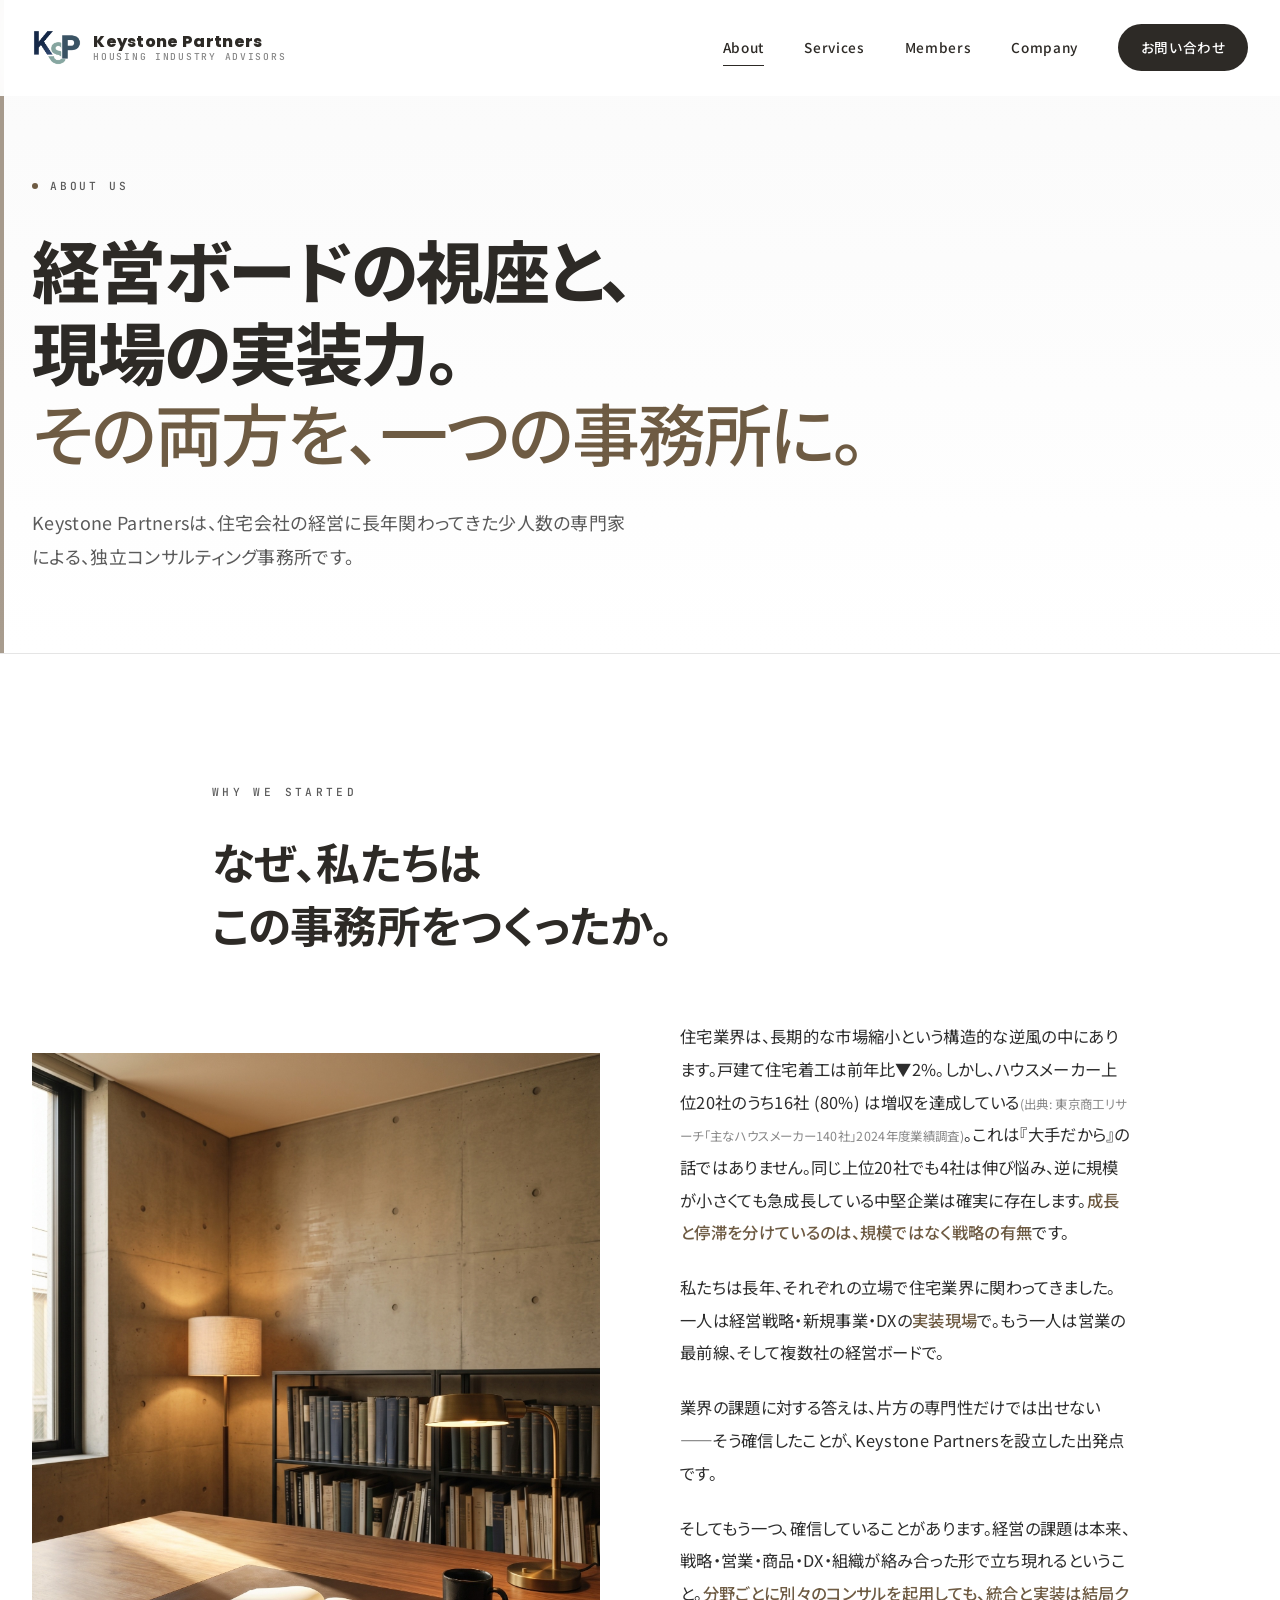
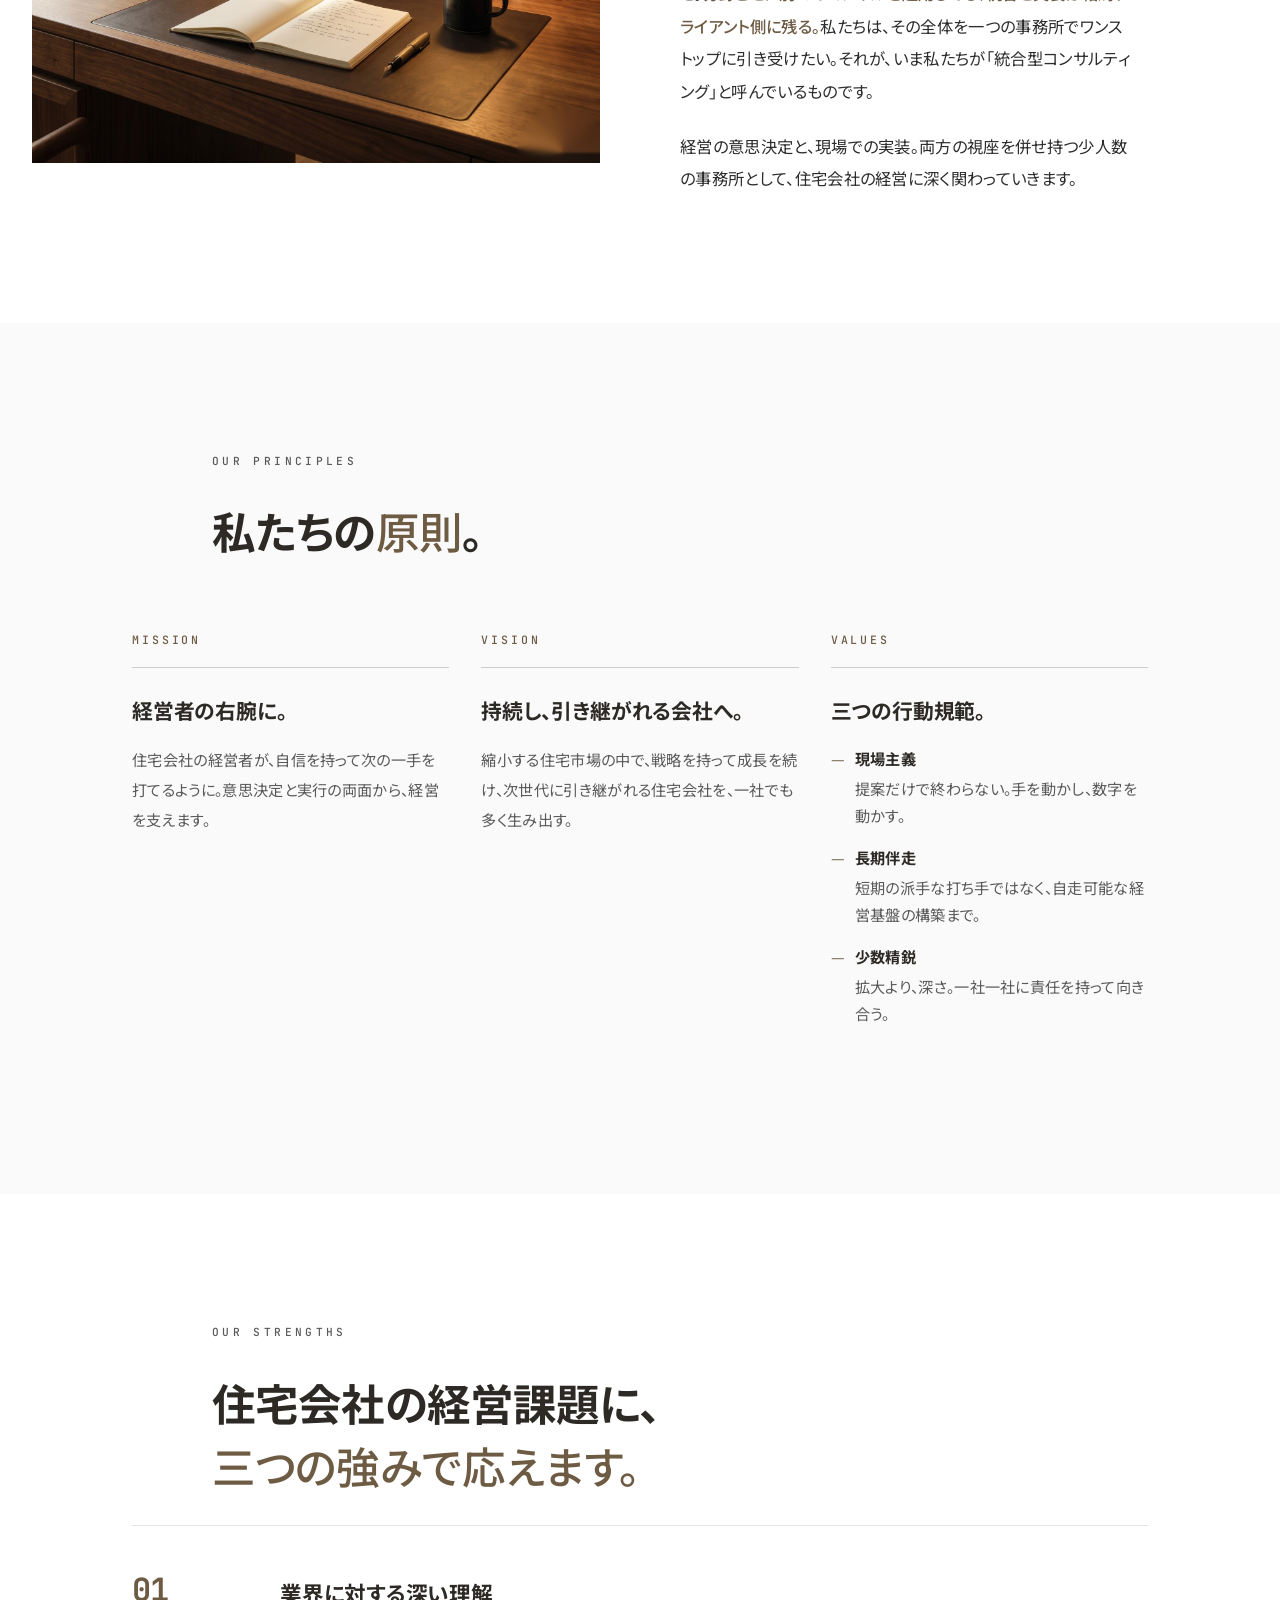
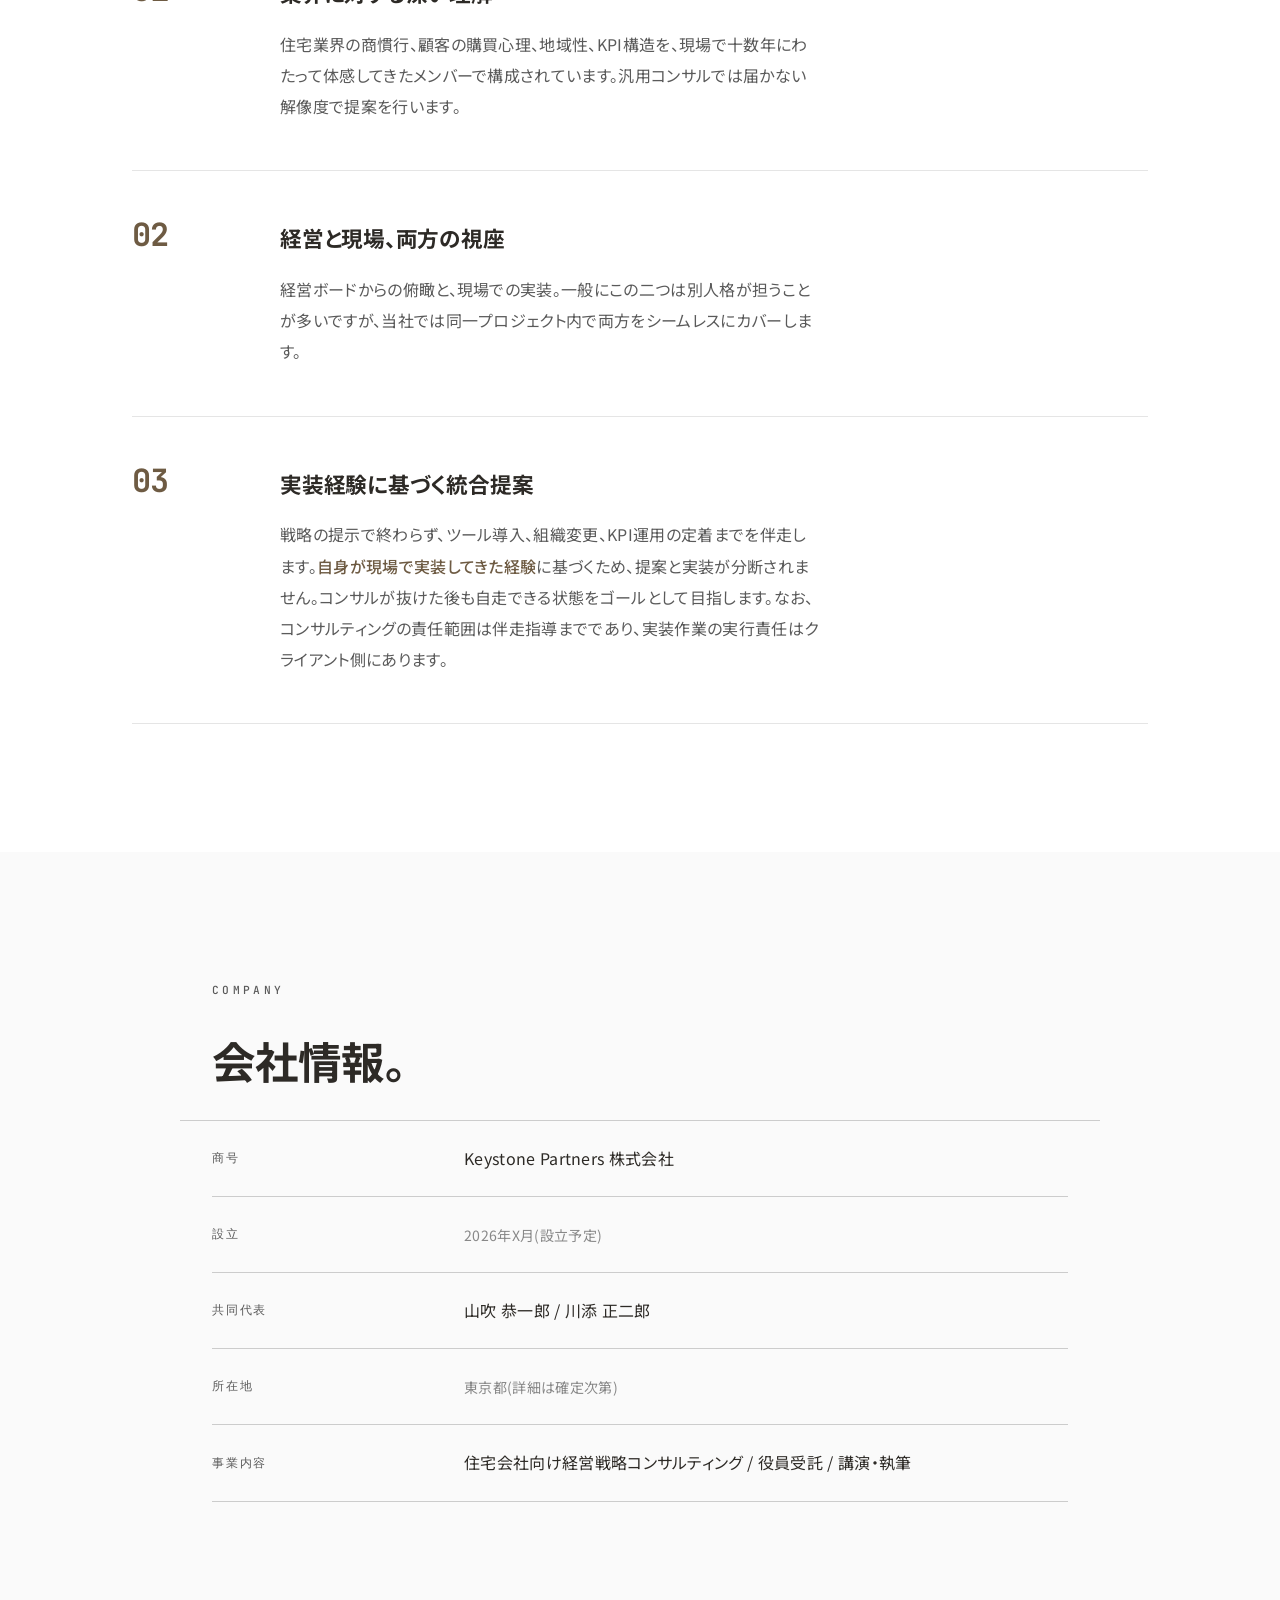
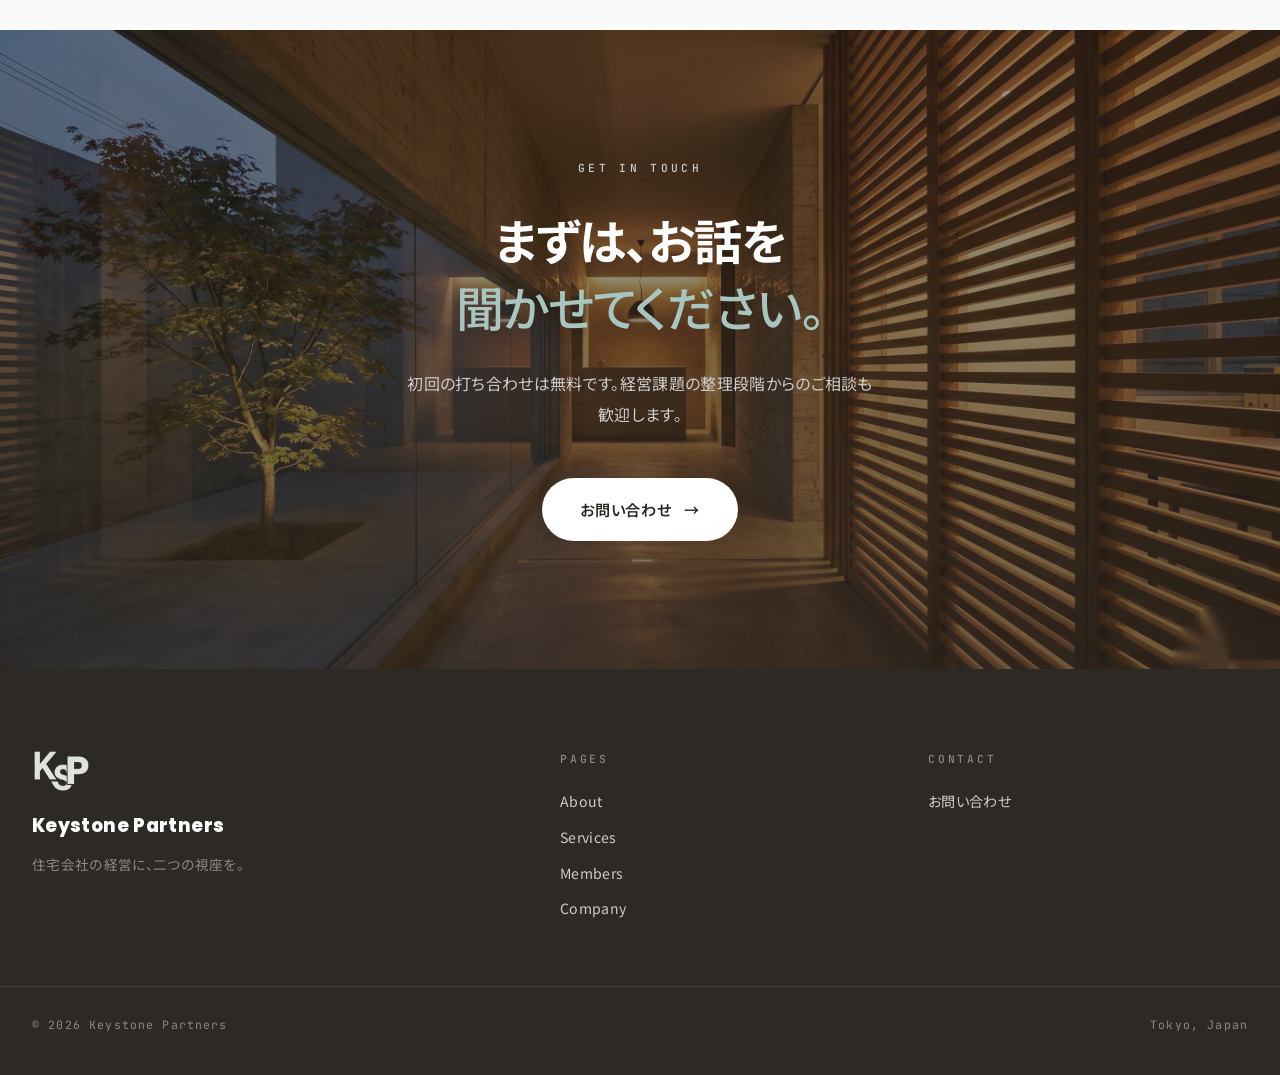
==== commit b95777e8: "Whole new warm version" ====
--- a/about.html
+++ b/about.html
@@ -7,7 +7,7 @@
 <meta name="description" content="Keystone Partnersについて。経営ボードの視座と、現場の実装力。その両方を一つの事務所に。設立背景、Mission/Vision/Values、私たちの強み。">
 <link rel="preconnect" href="https://fonts.googleapis.com">
 <link rel="preconnect" href="https://fonts.gstatic.com" crossorigin>
-<link href="https://fonts.googleapis.com/css2?family=Noto+Sans+JP:wght@400;500;700;800;900&family=Instrument+Serif:ital@0;1&family=JetBrains+Mono:wght@400;500;700&display=swap" rel="stylesheet">
+<link href="https://fonts.googleapis.com/css2?family=Noto+Sans+JP:wght@400;500;700;800;900&family=Instrument+Serif:ital@0;1&family=JetBrains+Mono:wght@400;500;700&family=Poppins:wght@800;900&display=swap" rel="stylesheet">
 <link rel="stylesheet" href="style.css">
 </head>
 <body>
@@ -15,8 +15,10 @@
 <nav class="nav">
   <div class="nav-inner">
     <a href="index.html" class="nav-logo" aria-label="Keystone Partners ホーム">
-      <span class="nav-logo-mark">Keystone Partners</span>
-      <span class="nav-logo-sub">Housing Industry Advisors</span>
+      <span class="nav-logo-text">
+        <span class="nav-logo-mark">Keystone Partners</span>
+        <span class="nav-logo-sub">Housing Industry Advisors</span>
+      </span>
     </a>
     <button class="nav-toggle" aria-label="メニューを開く" aria-expanded="false">
       <span></span><span></span><span></span>
@@ -59,7 +61,7 @@
   </div>
 
   <div class="about-story-split">
-    <div class="about-story-image reveal-on-scroll" style="background-image: url('images/about-story.png'); background-color: #2a2620;"></div>
+    <div class="about-story-image reveal-on-scroll" style="background-image: url('images/about-story.jpg'); background-color: #2D2A26;"></div>
     <div class="about-story-text reveal-on-scroll">
       <p>住宅業界は、長期的な市場縮小という構造的な逆風の中にあります。戸建て住宅着工は前年比▼2%。しかし、ハウスメーカー上位20社のうち16社 (80%) は増収を達成している<small>(出典: 東京商工リサーチ「主なハウスメーカー140社」2024年度業績調査)</small>。これは『大手だから』の話ではありません。同じ上位20社でも4社は伸び悩み、逆に規模が小さくても急成長している中堅企業は確実に存在します。<em>成長と停滞を分けているのは、規模ではなく戦略の有無</em>です。</p>
       <p>私たちは長年、それぞれの立場で住宅業界に関わってきました。一人は経営戦略・新規事業・DXの<em>実装現場</em>で。もう一人は営業の最前線、そして複数社の経営ボードで。</p>
@@ -208,6 +210,7 @@
 <footer class="footer">
   <div class="footer-inner">
     <div class="footer-brand">
+      <div class="footer-brand-logo" aria-hidden="true"></div>
       <p class="footer-brand-name">Keystone Partners</p>
       <p class="footer-brand-tag">住宅会社の経営に、二つの視座を。</p>
     </div>
--- a/style.css
+++ b/style.css
@@ -11,7 +11,7 @@
 }
 
 :root {
-  /* Colors — inherit from personal site */
+  /* Colors — aligned with the K/S logo (kon-iro navy → seiji celadon) */
   --black: #0A0A0A;
   --black-soft: #1A1A1A;
   --gray-900: #2D2D2D;
@@ -22,14 +22,27 @@
   --gray-100: #F2F2F2;
   --gray-50: #FAFAFA;
   --white: #FFFFFF;
-  --accent: #E36414;
-  --accent-pale: #FCE8D9;
-  --ink: #1A1A1A;
+
+  /* Brand palette — warm neutral edition (Aman Tokyo inspired).
+     Variable names retained from the cool edition for code-wide compatibility;
+     values are remapped to a smoked-sumi / walnut / aged-washi palette.
+     The KSP logo (navy × celadon) remains unchanged and reads as a quiet,
+     considered accent against the warm beige ground. */
+  --navy: #2D2A26;       /* 墨色 (smoked sumi) — primary deep tone for ink & footer */
+  --navy-mid: #3A2E26;   /* 深焙茶 (deep roasted brown) — mid tone */
+  --celadon: #6E5B43;    /* 胡桃色 (walnut) — secondary tone, em & accents */
+  --celadon-pale: #E8DFCE;  /* 老香色 (aged washi) — pale ground */
+  --accent: #6E5B43;     /* main accent: walnut — corporate sub-color paired with sumi */
+  --accent-strong: #8B7B4A; /* 真鍮 (tea-stained brass) — buttons / CTAs */
+  --accent-pale: #E8DFCE; /* aged washi */
+  --ink: #2D2A26;        /* body ink: smoked sumi (warmer than neutral black) */
+  --washi: #F3EEE7;      /* page ground: warm cream paper (Aman Tokyo beige) */
 
   /* Typography */
   --font-display: "Noto Sans JP", "Hiragino Sans", "Yu Gothic", sans-serif;
   --font-serif: "Hiragino Mincho ProN", "Yu Mincho", "MS Mincho", "Instrument Serif", serif;
   --font-mono: "JetBrains Mono", "SF Mono", monospace;
+  --font-brand: "Poppins", "Noto Sans JP", sans-serif;  /* matches the wordmark in the K/S logo image */
 
   /* Spacing scale (more generous than personal site) */
   --space-xs: 0.5rem;
@@ -49,7 +62,7 @@
   font-family: var(--font-display);
   font-weight: 400;
   color: var(--ink);
-  background: var(--white);
+  background: var(--washi);
   line-height: 1.8;
   font-feature-settings: "palt" 1;
   letter-spacing: 0.02em;
@@ -128,24 +141,59 @@
 
 .nav-logo {
   display: flex;
+  align-items: center;
+  gap: 0.7rem;
+  line-height: 1;
+}
+
+/* The K/S monogram image */
+.nav-logo::before {
+  content: "";
+  display: block;
+  width: 50px;
+  height: 38px;
+  background-image: url('images/logo-mark.png');
+  background-size: contain;
+  background-repeat: no-repeat;
+  background-position: left center;
+  flex-shrink: 0;
+}
+
+.nav-logo-text {
+  display: flex;
   flex-direction: column;
   gap: 0.1rem;
   line-height: 1.1;
 }
 
 .nav-logo-mark {
-  font-weight: 900;
-  font-size: 1.05rem;
-  letter-spacing: 0.04em;
+  font-family: var(--font-brand);
+  font-weight: 800;
+  font-size: 1rem;
+  letter-spacing: 0.02em;
+  color: var(--navy);
 }
 
 .nav-logo-sub {
   font-family: var(--font-mono);
-  font-size: 0.62rem;
+  font-size: 0.6rem;
   font-weight: 500;
   letter-spacing: 0.18em;
   color: var(--gray-500);
   text-transform: uppercase;
+}
+
+@media (max-width: 768px) {
+  .nav-logo::before {
+    width: 43px;
+    height: 32px;
+  }
+  .nav-logo-mark {
+    font-size: 0.9rem;
+  }
+  .nav-logo-sub {
+    font-size: 0.55rem;
+  }
 }
 
 .nav-links {
@@ -182,7 +230,7 @@
 }
 
 .nav-cta:hover {
-  background: var(--accent);
+  background: var(--accent-strong);
   opacity: 1 !important;
 }
 
@@ -306,7 +354,8 @@
   z-index: 0;
 }
 
-/* Gradient overlay for text legibility */
+/* Gradient overlay for text legibility — softened and slightly de-saturated
+   so the hero image's natural color variations can breathe through */
 .hero-image::after {
   content: "";
   position: absolute;
@@ -314,17 +363,17 @@
   background:
     linear-gradient(
       to right,
-      rgba(10, 10, 10, 0.78) 0%,
-      rgba(10, 10, 10, 0.5) 38%,
-      rgba(10, 10, 10, 0.18) 65%,
-      rgba(10, 10, 10, 0.05) 100%
+      rgba(45, 42, 38, 0.55) 0%,
+      rgba(45, 42, 38, 0.32) 38%,
+      rgba(45, 42, 38, 0.10) 65%,
+      rgba(45, 42, 38, 0.01) 100%
     ),
     linear-gradient(
       to bottom,
-      rgba(10, 10, 10, 0.35) 0%,
-      rgba(10, 10, 10, 0.1) 25%,
-      rgba(10, 10, 10, 0.1) 70%,
-      rgba(10, 10, 10, 0.55) 100%
+      rgba(45, 42, 38, 0.18) 0%,
+      rgba(45, 42, 38, 0.04) 25%,
+      rgba(45, 42, 38, 0.04) 70%,
+      rgba(45, 42, 38, 0.32) 100%
     );
 }
 
@@ -355,9 +404,9 @@
   width: 7px;
   height: 7px;
   border-radius: 50%;
-  background: var(--accent);
+  background: var(--celadon);
   animation: pulse 2.4s ease-in-out infinite;
-  box-shadow: 0 0 0 4px rgba(227, 100, 20, 0.15);
+  box-shadow: 0 0 0 4px rgba(110, 91, 67, 0.22);
 }
 
 @keyframes pulse {
@@ -394,11 +443,15 @@
   text-shadow: 0 1px 20px rgba(0, 0, 0, 0.4);
 }
 
-/* Hero内のem は暗い背景上で見やすいオレンジアクセントに */
+/* Hero 内の em は、walnut(ロゴ色とは別の暖色アクセント)との同色被りを避けつつ
+   控えめな差別化を出すため、ほぼ白の暖色中性色に、薄い walnut グロー(影)を添える */
 .hero-sub em,
 .hero-headline em {
-  color: var(--accent);
-  text-shadow: 0 1px 20px rgba(0, 0, 0, 0.4);
+  color: #f0ebe3;  /* warm off-white */
+  text-shadow:
+    0 0 24px rgba(110, 91, 67, 0.45),  /* soft walnut glow */
+    0 1px 20px rgba(0, 0, 0, 0.4);
+  font-weight: 700;
 }
 
 .hero-meta {
@@ -719,7 +772,8 @@
 }
 
 .cta-headline em {
-  color: var(--accent);
+  color: #a8c5c0;
+  text-shadow: 0 1px 16px rgba(45, 42, 38, 0.5);
 }
 
 .cta-lead {
@@ -745,7 +799,7 @@
 }
 
 .cta-button:hover {
-  background: var(--accent);
+  background: var(--accent-strong);
   color: var(--white) !important;
   opacity: 1 !important;
   transform: translateY(-2px);
@@ -777,8 +831,20 @@
   gap: 3rem;
 }
 
+.footer-brand-logo {
+  width: 59px;
+  height: 44px;
+  background-image: url('images/logo-mark-light.png');
+  background-size: contain;
+  background-repeat: no-repeat;
+  background-position: left center;
+  margin-bottom: 1rem;
+  opacity: 0.92;
+}
+
 .footer-brand-name {
-  font-size: 1.2rem;
+  font-family: var(--font-brand);
+  font-size: 1.15rem;
   font-weight: 800;
   color: var(--white);
   margin-bottom: 0.6rem;
@@ -1467,7 +1533,7 @@
 }
 
 .form-submit:hover {
-  background: var(--accent);
+  background: var(--accent-strong);
   transform: translateY(-2px);
 }
 
@@ -1626,6 +1692,13 @@
   max-width: 50ch;
 }
 
+/* 出典・補注など、本文中の小さな付帯情報 */
+.about-story-text small {
+  font-size: 0.78rem;
+  color: var(--gray-500);
+  line-height: 1.6;
+}
+
 @media (max-width: 880px) {
   .about-story-split { grid-template-columns: 1fr; gap: 3rem; }
   .about-story-image { aspect-ratio: 16 / 10; }
@@ -1643,9 +1716,8 @@
   inset: 0;
   background-size: cover;
   background-position: center;
-  opacity: 0.35;
+  opacity: 0.9;
   z-index: 0;
-  filter: grayscale(0.4) contrast(1.05);
 }
 
 .cta-image::after {
@@ -1654,13 +1726,13 @@
   inset: 0;
   background: linear-gradient(
     180deg,
-    rgba(10, 10, 10, 0.4) 0%,
-    rgba(10, 10, 10, 0.6) 100%
+    rgba(45, 42, 38, 0.4) 0%,
+    rgba(45, 42, 38, 0.6) 100%
   );
 }
 
 .cta > .container-narrow,
-.cta > * {
+.cta > *:not(.cta-image) {
   position: relative;
   z-index: 1;
 }
@@ -1725,7 +1797,7 @@
   border-radius: 0;
   margin: -3rem -2.5rem 1.5rem;
   background-size: cover;
-  background-position: center top;
+  background-position: center 20%;
   background-color: var(--gray-200);
   display: block;
   font-size: 0;
@@ -1739,6 +1811,12 @@
   font-style: italic;
   font-size: 1.8rem;
   color: var(--gray-500);
+}
+
+/* When a background image is actually set on the placeholder, suppress the
+   fallback text overlay so the image alone reads cleanly. */
+.member-photo-placeholder.text-fallback[style*="background-image"] {
+  font-size: 0;
 }
 
 .member-card {
@@ -1780,7 +1858,7 @@
 
 /* Selection */
 ::selection {
-  background: var(--accent);
+  background: var(--accent-strong);
   color: var(--white);
 }
 
